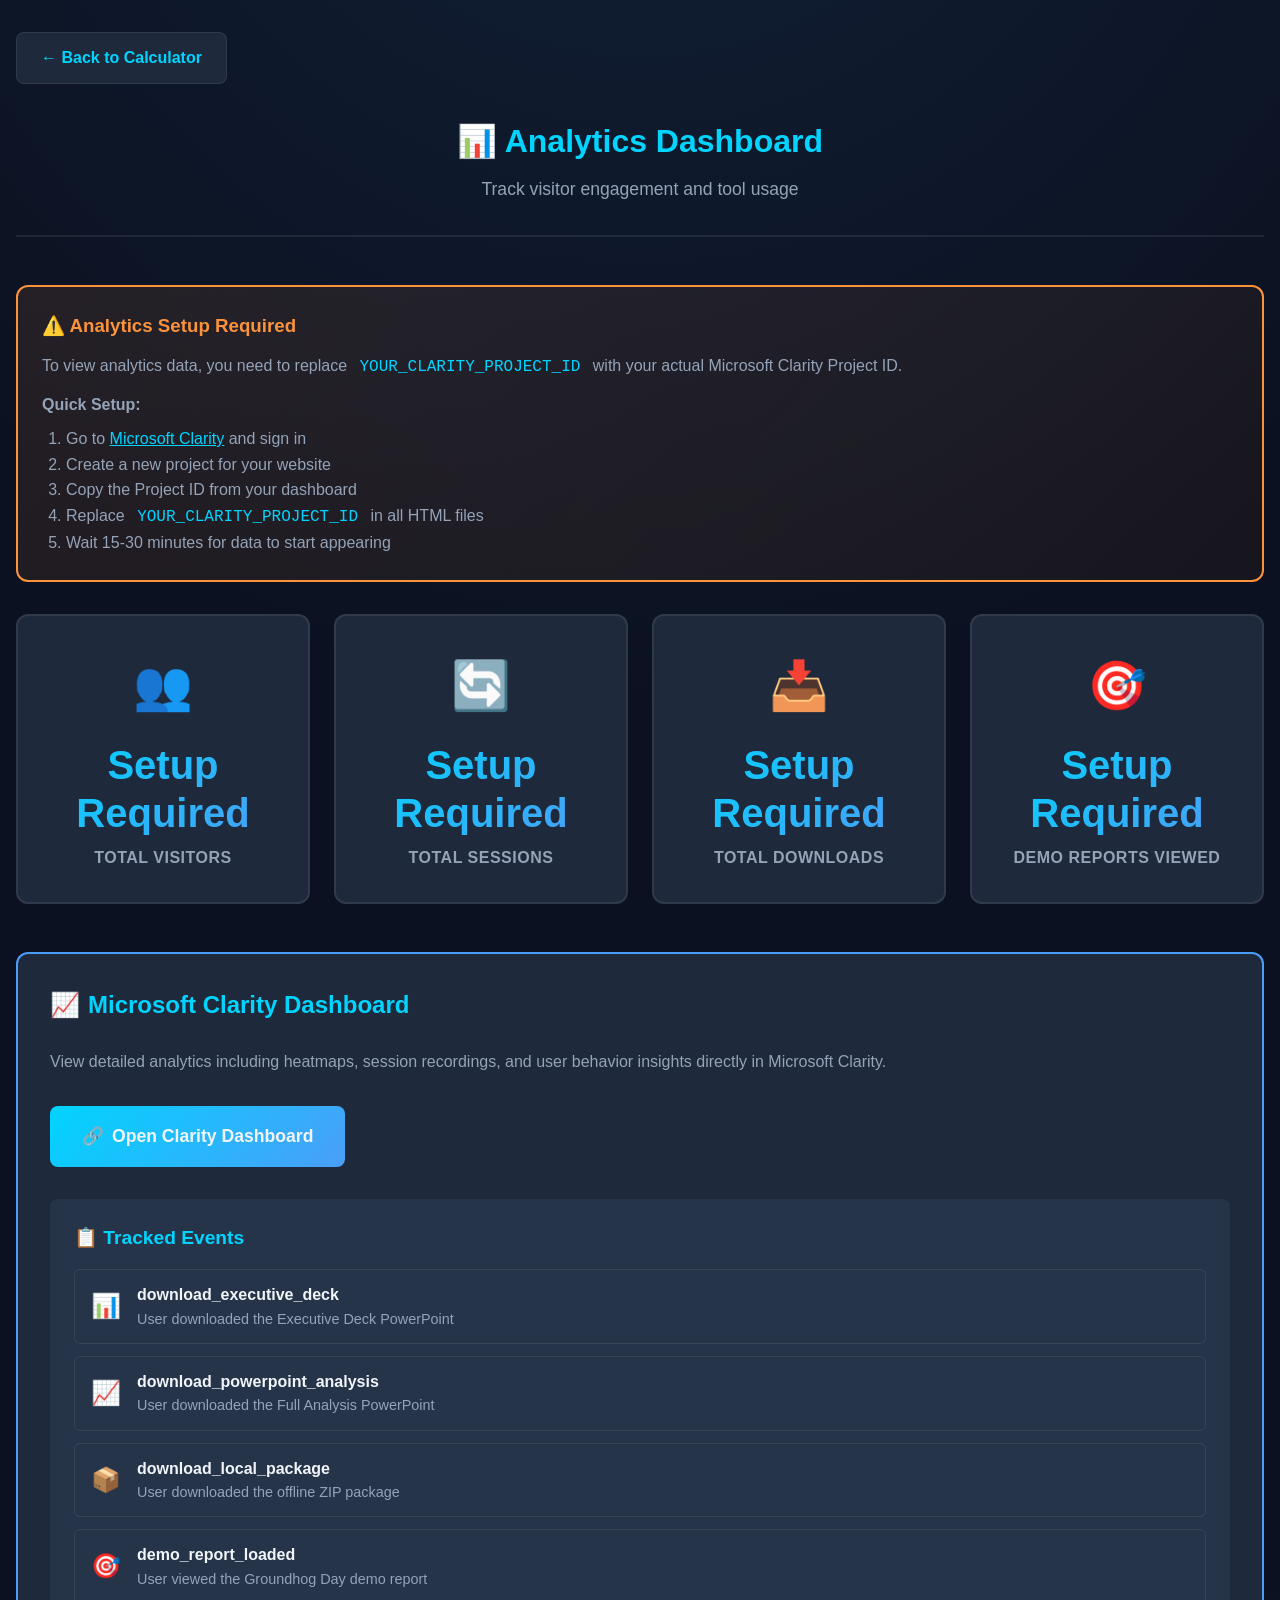
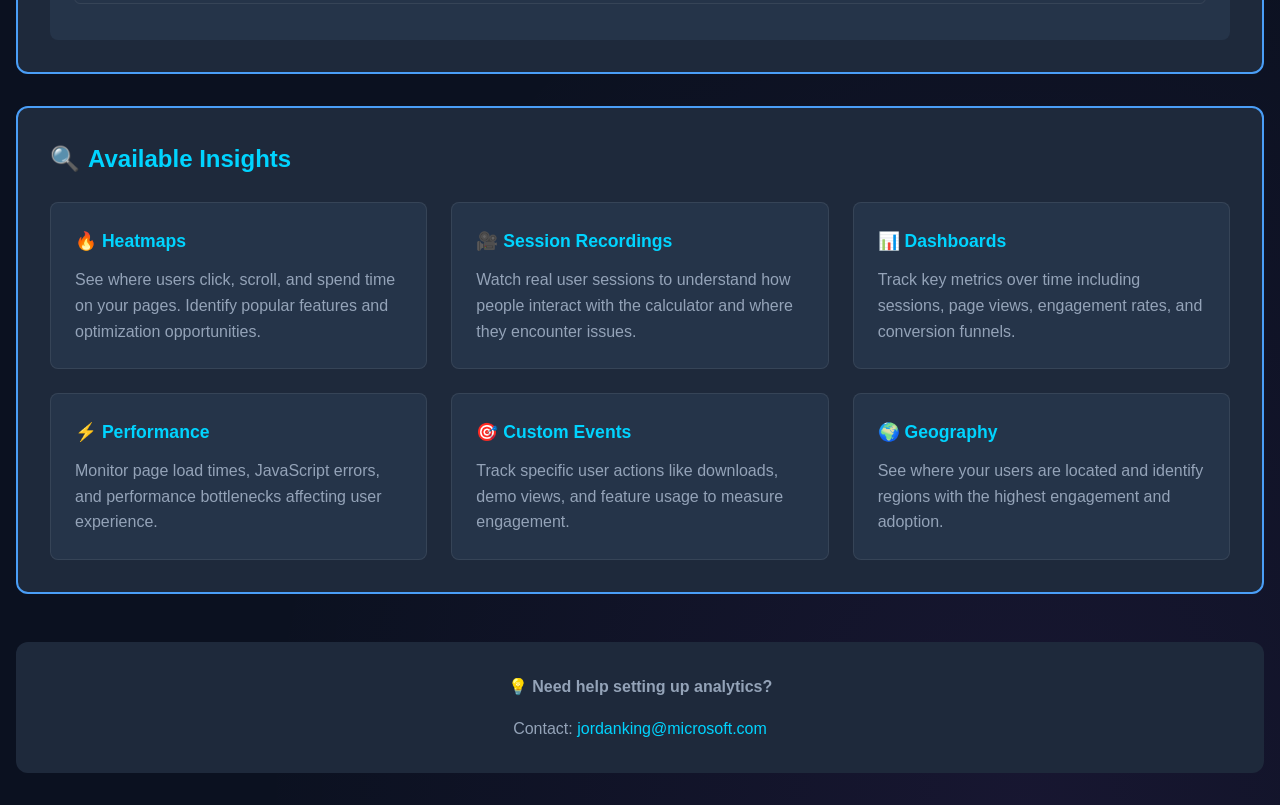
==== analytics.html @ 34ae9bb0 "Add analytics dashboard" ====
<!DOCTYPE html>
<html lang="en">
<head>
    <meta charset="UTF-8">
    <meta name="viewport" content="width=device-width, initial-scale=1.0">
    <title>Analytics Dashboard - M365 Copilot ROI Calculator</title>
    <link rel="stylesheet" href="styles.css">
    
    <!-- Microsoft Clarity Analytics -->
    <script type="text/javascript">
        (function(c,l,a,r,i,t,y){
            c[a]=c[a]||function(){(c[a].q=c[a].q||[]).push(arguments)};
            t=l.createElement(r);t.async=1;t.src="https://www.clarity.ms/tag/"+i;
            y=l.getElementsByTagName(r)[0];y.parentNode.insertBefore(t,y);
        })(window,document,"clarity","script","YOUR_CLARITY_PROJECT_ID");
    </script>
    <style>
        .analytics-container {
            max-width: 1400px;
            margin: 0 auto;
            padding: 2rem 1rem;
        }
        
        .analytics-header {
            text-align: center;
            margin-bottom: 3rem;
            padding-bottom: 2rem;
            border-bottom: 2px solid var(--border);
        }
        
        .analytics-header h1 {
            color: var(--copilot-cyan);
            margin-bottom: 0.5rem;
        }
        
        .analytics-header p {
            color: var(--gray);
            font-size: 1.1rem;
        }
        
        .metrics-grid {
            display: grid;
            grid-template-columns: repeat(auto-fit, minmax(280px, 1fr));
            gap: 1.5rem;
            margin-bottom: 3rem;
        }
        
        .metric-box {
            background: var(--surface);
            border: 2px solid var(--border);
            border-radius: 12px;
            padding: 2rem;
            text-align: center;
            transition: all 0.3s;
        }
        
        .metric-box:hover {
            border-color: var(--copilot-cyan);
            transform: translateY(-4px);
            box-shadow: 0 8px 24px rgba(0, 212, 255, 0.15);
        }
        
        .metric-icon {
            font-size: 3rem;
            margin-bottom: 1rem;
        }
        
        .metric-value {
            font-size: 2.5rem;
            font-weight: 700;
            color: var(--copilot-cyan);
            margin-bottom: 0.5rem;
        }
        
        .metric-label {
            color: var(--gray);
            font-size: 1rem;
            font-weight: 600;
        }
        
        .clarity-section {
            background: var(--surface);
            border: 2px solid var(--copilot-blue);
            border-radius: 12px;
            padding: 2rem;
            margin-bottom: 2rem;
        }
        
        .clarity-section h2 {
            color: var(--copilot-cyan);
            margin-bottom: 1.5rem;
            display: flex;
            align-items: center;
            gap: 0.5rem;
        }
        
        .clarity-link {
            display: inline-flex;
            align-items: center;
            gap: 0.5rem;
            padding: 1rem 2rem;
            background: linear-gradient(135deg, var(--copilot-cyan), var(--copilot-blue));
            color: var(--dark-bg);
            text-decoration: none;
            border-radius: 8px;
            font-weight: 700;
            font-size: 1.1rem;
            transition: all 0.3s;
            margin: 1rem 0;
        }
        
        .clarity-link:hover {
            transform: translateY(-2px);
            box-shadow: 0 8px 24px rgba(0, 212, 255, 0.3);
        }
        
        .events-list {
            background: var(--surface-raised, #253449);
            border-radius: 8px;
            padding: 1.5rem;
            margin-top: 1rem;
        }
        
        .events-list h3 {
            color: var(--copilot-cyan);
            margin-bottom: 1rem;
            font-size: 1.2rem;
        }
        
        .event-item {
            display: flex;
            align-items: center;
            gap: 1rem;
            padding: 0.75rem 1rem;
            background: var(--dark-bg);
            border: 1px solid var(--border);
            border-radius: 6px;
            margin-bottom: 0.75rem;
        }
        
        .event-icon {
            font-size: 1.5rem;
        }
        
        .event-name {
            flex: 1;
            font-weight: 600;
            color: var(--text-primary);
        }
        
        .event-desc {
            color: var(--gray);
            font-size: 0.9rem;
        }
        
        .setup-warning {
            background: linear-gradient(135deg, rgba(251, 146, 60, 0.1), rgba(249, 115, 22, 0.05));
            border: 2px solid #fb923c;
            border-radius: 12px;
            padding: 1.5rem;
            margin-bottom: 2rem;
        }
        
        .setup-warning h3 {
            color: #fb923c;
            margin-bottom: 0.75rem;
            display: flex;
            align-items: center;
            gap: 0.5rem;
        }
        
        .setup-warning p {
            color: var(--text-secondary);
            line-height: 1.6;
        }
        
        .setup-warning code {
            background: var(--dark-bg);
            padding: 0.25rem 0.5rem;
            border-radius: 4px;
            color: var(--copilot-cyan);
            font-family: 'Courier New', monospace;
        }
        
        .back-link {
            display: inline-flex;
            align-items: center;
            gap: 0.5rem;
            padding: 0.75rem 1.5rem;
            background: var(--surface);
            border: 1px solid var(--border);
            border-radius: 8px;
            color: var(--copilot-cyan);
            text-decoration: none;
            font-weight: 600;
            transition: all 0.2s;
            margin-bottom: 2rem;
        }
        
        .back-link:hover {
            background: var(--card-alt);
            transform: translateX(-4px);
        }
        
        .iframe-container {
            width: 100%;
            height: 800px;
            border: 2px solid var(--border);
            border-radius: 12px;
            overflow: hidden;
            margin-top: 1rem;
        }
        
        .iframe-container iframe {
            width: 100%;
            height: 100%;
            border: none;
        }
    </style>
</head>
<body>
    <div class="analytics-container">
        <a href="index.html" class="back-link">
            ← Back to Calculator
        </a>
        
        <div class="analytics-header">
            <h1>📊 Analytics Dashboard</h1>
            <p>Track visitor engagement and tool usage</p>
        </div>

        <!-- Setup Warning (if not configured) -->
        <div class="setup-warning" id="setupWarning">
            <h3>⚠️ Analytics Setup Required</h3>
            <p>
                To view analytics data, you need to replace <code>YOUR_CLARITY_PROJECT_ID</code> with your actual Microsoft Clarity Project ID.
            </p>
            <p style="margin-top: 0.75rem;">
                <strong>Quick Setup:</strong>
            </p>
            <ol style="margin-top: 0.5rem; padding-left: 1.5rem; color: var(--text-secondary);">
                <li>Go to <a href="https://clarity.microsoft.com" target="_blank" style="color: var(--copilot-cyan); text-decoration: underline;">Microsoft Clarity</a> and sign in</li>
                <li>Create a new project for your website</li>
                <li>Copy the Project ID from your dashboard</li>
                <li>Replace <code>YOUR_CLARITY_PROJECT_ID</code> in all HTML files</li>
                <li>Wait 15-30 minutes for data to start appearing</li>
            </ol>
        </div>

        <!-- Quick Stats -->
        <div class="metrics-grid">
            <div class="metric-box">
                <div class="metric-icon">👥</div>
                <div class="metric-value" id="totalVisitors">-</div>
                <div class="metric-label">Total Visitors</div>
            </div>
            
            <div class="metric-box">
                <div class="metric-icon">🔄</div>
                <div class="metric-value" id="totalSessions">-</div>
                <div class="metric-label">Total Sessions</div>
            </div>
            
            <div class="metric-box">
                <div class="metric-icon">📥</div>
                <div class="metric-value" id="totalDownloads">-</div>
                <div class="metric-label">Total Downloads</div>
            </div>
            
            <div class="metric-box">
                <div class="metric-icon">🎯</div>
                <div class="metric-value" id="demoViews">-</div>
                <div class="metric-label">Demo Reports Viewed</div>
            </div>
        </div>

        <!-- Microsoft Clarity Dashboard -->
        <div class="clarity-section">
            <h2>
                <span>📈</span>
                Microsoft Clarity Dashboard
            </h2>
            <p style="color: var(--gray); margin-bottom: 1rem;">
                View detailed analytics including heatmaps, session recordings, and user behavior insights directly in Microsoft Clarity.
            </p>
            <a href="https://clarity.microsoft.com" target="_blank" class="clarity-link">
                <span>🔗</span>
                Open Clarity Dashboard
            </a>
            
            <div class="events-list">
                <h3>📋 Tracked Events</h3>
                
                <div class="event-item">
                    <span class="event-icon">📊</span>
                    <div>
                        <div class="event-name">download_executive_deck</div>
                        <div class="event-desc">User downloaded the Executive Deck PowerPoint</div>
                    </div>
                </div>
                
                <div class="event-item">
                    <span class="event-icon">📈</span>
                    <div>
                        <div class="event-name">download_powerpoint_analysis</div>
                        <div class="event-desc">User downloaded the Full Analysis PowerPoint</div>
                    </div>
                </div>
                
                <div class="event-item">
                    <span class="event-icon">📦</span>
                    <div>
                        <div class="event-name">download_local_package</div>
                        <div class="event-desc">User downloaded the offline ZIP package</div>
                    </div>
                </div>
                
                <div class="event-item">
                    <span class="event-icon">🎯</span>
                    <div>
                        <div class="event-name">demo_report_loaded</div>
                        <div class="event-desc">User viewed the Groundhog Day demo report</div>
                    </div>
                </div>
            </div>
        </div>

        <!-- Clarity Features -->
        <div class="clarity-section">
            <h2>
                <span>🔍</span>
                Available Insights
            </h2>
            
            <div style="display: grid; grid-template-columns: repeat(auto-fit, minmax(300px, 1fr)); gap: 1.5rem; margin-top: 1.5rem;">
                <div style="background: var(--surface-raised, #253449); padding: 1.5rem; border-radius: 8px; border: 1px solid var(--border);">
                    <h3 style="color: var(--copilot-cyan); margin-bottom: 0.75rem; font-size: 1.1rem;">🔥 Heatmaps</h3>
                    <p style="color: var(--gray); line-height: 1.6;">
                        See where users click, scroll, and spend time on your pages. Identify popular features and optimization opportunities.
                    </p>
                </div>
                
                <div style="background: var(--surface-raised, #253449); padding: 1.5rem; border-radius: 8px; border: 1px solid var(--border);">
                    <h3 style="color: var(--copilot-cyan); margin-bottom: 0.75rem; font-size: 1.1rem;">🎥 Session Recordings</h3>
                    <p style="color: var(--gray); line-height: 1.6;">
                        Watch real user sessions to understand how people interact with the calculator and where they encounter issues.
                    </p>
                </div>
                
                <div style="background: var(--surface-raised, #253449); padding: 1.5rem; border-radius: 8px; border: 1px solid var(--border);">
                    <h3 style="color: var(--copilot-cyan); margin-bottom: 0.75rem; font-size: 1.1rem;">📊 Dashboards</h3>
                    <p style="color: var(--gray); line-height: 1.6;">
                        Track key metrics over time including sessions, page views, engagement rates, and conversion funnels.
                    </p>
                </div>
                
                <div style="background: var(--surface-raised, #253449); padding: 1.5rem; border-radius: 8px; border: 1px solid var(--border);">
                    <h3 style="color: var(--copilot-cyan); margin-bottom: 0.75rem; font-size: 1.1rem;">⚡ Performance</h3>
                    <p style="color: var(--gray); line-height: 1.6;">
                        Monitor page load times, JavaScript errors, and performance bottlenecks affecting user experience.
                    </p>
                </div>
                
                <div style="background: var(--surface-raised, #253449); padding: 1.5rem; border-radius: 8px; border: 1px solid var(--border);">
                    <h3 style="color: var(--copilot-cyan); margin-bottom: 0.75rem; font-size: 1.1rem;">🎯 Custom Events</h3>
                    <p style="color: var(--gray); line-height: 1.6;">
                        Track specific user actions like downloads, demo views, and feature usage to measure engagement.
                    </p>
                </div>
                
                <div style="background: var(--surface-raised, #253449); padding: 1.5rem; border-radius: 8px; border: 1px solid var(--border);">
                    <h3 style="color: var(--copilot-cyan); margin-bottom: 0.75rem; font-size: 1.1rem;">🌍 Geography</h3>
                    <p style="color: var(--gray); line-height: 1.6;">
                        See where your users are located and identify regions with the highest engagement and adoption.
                    </p>
                </div>
            </div>
        </div>

        <!-- Contact -->
        <div style="text-align: center; margin-top: 3rem; padding: 2rem; background: var(--surface); border-radius: 12px;">
            <p style="color: var(--gray); margin-bottom: 1rem;">
                💡 <strong>Need help setting up analytics?</strong>
            </p>
            <p style="color: var(--gray);">
                Contact: <a href="mailto:jordanking@microsoft.com" style="color: var(--copilot-cyan); text-decoration: none;">jordanking@microsoft.com</a>
            </p>
        </div>
    </div>

    <script>
        // Check if Clarity is configured
        const clarityId = "YOUR_CLARITY_PROJECT_ID";
        const setupWarning = document.getElementById('setupWarning');
        
        if (clarityId !== "YOUR_CLARITY_PROJECT_ID") {
            setupWarning.style.display = 'none';
        }
        
        // Note: Actual metrics would be pulled from Clarity API
        // For now, showing placeholder text
        // In production, you'd integrate with Clarity's API or use their embeddable widgets
        
        // Simulate loading message
        setTimeout(() => {
            if (clarityId === "YOUR_CLARITY_PROJECT_ID") {
                document.getElementById('totalVisitors').textContent = 'Setup Required';
                document.getElementById('totalSessions').textContent = 'Setup Required';
                document.getElementById('totalDownloads').textContent = 'Setup Required';
                document.getElementById('demoViews').textContent = 'Setup Required';
            } else {
                document.getElementById('totalVisitors').textContent = 'View in Clarity';
                document.getElementById('totalSessions').textContent = 'View in Clarity';
                document.getElementById('totalDownloads').textContent = 'View in Clarity';
                document.getElementById('demoViews').textContent = 'View in Clarity';
            }
        }, 500);
    </script>
</body>
</html>
---- styles.css ----
/* Microsoft Copilot Brand Colors - Dark Theme */
:root {
    --copilot-blue: #4A9EF7;
    --copilot-cyan: #00D4FF;
    --copilot-purple: #A855F7;
    --copilot-orange: #F59E0B;
    --dark-blue: #93C5FD;
    --light-blue: #50E6FF;
    --gray: #94A3B8;
    --light-gray: rgba(255, 255, 255, 0.06);
    --white: #0F172A;
    --green: #34D399;
    --red: #F87171;
    --shadow: rgba(0, 0, 0, 0.4);
    --surface: #1E293B;
    --surface-raised: #253449;
    --border: rgba(255, 255, 255, 0.08);
    --text-primary: #F1F5F9;
    --text-secondary: #94A3B8;
    --glow-blue: rgba(74, 158, 247, 0.15);
    --glow-purple: rgba(168, 85, 247, 0.15);
}

* {
    margin: 0;
    padding: 0;
    box-sizing: border-box;
}

body {
    font-family: 'Segoe UI', -apple-system, BlinkMacSystemFont, sans-serif;
    line-height: 1.6;
    color: var(--text-primary);
    background: #0B1120;
    background-image:
        radial-gradient(ellipse 80% 50% at 50% -20%, rgba(74, 158, 247, 0.12), transparent),
        radial-gradient(ellipse 60% 40% at 80% 100%, rgba(168, 85, 247, 0.08), transparent);
    min-height: 100vh;
}

.container {
    max-width: 1200px;
    margin: 0 auto;
    padding: 2rem;
}

/* Header */
header {
    margin-bottom: 1.5rem;
    padding: 2rem;
    background: var(--surface);
    border-radius: 16px;
    box-shadow: 0 4px 24px var(--shadow);
    border: 1px solid var(--border);
    backdrop-filter: blur(12px);
}

.header-content {
    display: flex;
    justify-content: space-between;
    align-items: center;
    gap: 2rem;
}

.header-content > div:first-child {
    flex: 1;
    text-align: center;
}

.header-actions {
    display: flex;
    gap: 0.75rem;
    flex-shrink: 0;
}

.action-btn {
    display: flex;
    flex-direction: column;
    align-items: center;
    gap: 0.25rem;
    padding: 0.75rem 1rem;
    background: transparent;
    border: 1px solid rgba(74, 158, 247, 0.3);
    border-radius: 10px;
    color: var(--copilot-blue);
    cursor: pointer;
    transition: all 0.3s ease;
    font-family: inherit;
    min-width: 80px;
}

.action-btn:hover {
    background: rgba(74, 158, 247, 0.15);
    color: var(--copilot-cyan);
    transform: translateY(-2px);
    box-shadow: 0 4px 20px rgba(74, 158, 247, 0.25);
    border-color: var(--copilot-blue);
}

.action-icon {
    font-size: 1.5rem;
}

.action-text {
    font-size: 0.8rem;
    font-weight: 600;
}

/* Navigation Buttons */
.nav-buttons {
    display: flex;
    gap: 1rem;
    justify-content: center;
    margin-bottom: 2rem;
    flex-wrap: wrap;
}

.nav-btn {
    display: flex;
    flex-direction: column;
    align-items: center;
    gap: 0.5rem;
    padding: 1rem 1.5rem;
    background: var(--surface);
    border: 1px solid var(--border);
    border-radius: 14px;
    text-decoration: none;
    color: var(--text-secondary);
    transition: all 0.3s ease;
    min-width: 160px;
    box-shadow: 0 2px 12px var(--shadow);
}

.nav-btn:hover {
    transform: translateY(-4px);
    box-shadow: 0 8px 24px rgba(74, 158, 247, 0.2);
    border-color: rgba(74, 158, 247, 0.4);
    color: var(--text-primary);
}

.nav-btn-active {
    background: linear-gradient(135deg, rgba(74, 158, 247, 0.2) 0%, rgba(168, 85, 247, 0.2) 100%);
    color: var(--text-primary);
    border-color: rgba(74, 158, 247, 0.4);
    box-shadow: 0 4px 20px rgba(74, 158, 247, 0.2);
}

.nav-btn-active:hover {
    transform: translateY(-4px);
    box-shadow: 0 8px 28px rgba(74, 158, 247, 0.3);
}

.nav-icon {
    font-size: 2rem;
}

.nav-text {
    font-weight: 600;
    font-size: 0.95rem;
    text-align: center;
}

@media (max-width: 640px) {
    .nav-buttons {
        flex-direction: column;
        align-items: stretch;
    }

    .nav-btn {
        min-width: unset;
    }
}

header h1 {
    font-size: 2.5rem;
    background: linear-gradient(135deg, var(--copilot-blue) 0%, var(--copilot-purple) 50%, var(--copilot-cyan) 100%);
    -webkit-background-clip: text;
    -webkit-text-fill-color: transparent;
    background-clip: text;
    margin-bottom: 0.5rem;
    font-weight: 700;
}

.subtitle {
    font-size: 1.2rem;
    color: var(--text-secondary);
}

/* Step Cards */
.instructions-section {
    background: var(--surface);
    border-radius: 16px;
    padding: 2rem;
    box-shadow: 0 4px 24px var(--shadow);
    border: 1px solid var(--border);
    margin-bottom: 2rem;
}

.instructions-section h2 {
    color: var(--copilot-blue);
    font-size: 2rem;
    margin-bottom: 2rem;
    text-align: center;
}

.step-card {
    display: flex;
    gap: 1.5rem;
    margin-bottom: 2rem;
    padding: 1.5rem;
    background: var(--surface-raised);
    border-radius: 12px;
    border-left: 4px solid var(--copilot-cyan);
}

.step-number {
    flex-shrink: 0;
    width: 48px;
    height: 48px;
    background: var(--copilot-blue);
    color: var(--white);
    border-radius: 50%;
    display: flex;
    align-items: center;
    justify-content: center;
    font-size: 1.5rem;
    font-weight: bold;
}

.step-content {
    flex: 1;
}

.step-content h3 {
    color: var(--copilot-cyan);
    margin-bottom: 0.75rem;
    font-size: 1.5rem;
}

.step-content p {
    margin-bottom: 1rem;
}

.step-content ol {
    margin-left: 1.5rem;
    margin-bottom: 1rem;
}

.step-content li {
    margin-bottom: 0.5rem;
}

/* Info Boxes */
.info-box {
    background: rgba(0, 212, 255, 0.05);
    padding: 1rem;
    border-radius: 8px;
    border-left: 3px solid var(--copilot-cyan);
    margin-top: 1rem;
}

.privacy-box {
    display: flex;
    gap: 1rem;
    align-items: flex-start;
    border-left-color: var(--green);
}

.privacy-box svg {
    flex-shrink: 0;
    color: var(--green);
    margin-top: 0.25rem;
}

.info-box strong {
    display: inline;
    color: var(--copilot-blue);
}

.info-box p {
    margin: 0;
    font-size: 0.95rem;
    line-height: 1.8;
}

.info-box small {
    font-size: 0.85rem;
    color: var(--gray);
}

/* Upload Area */
.upload-area {
    border: 2px dashed rgba(74, 158, 247, 0.4);
    border-radius: 12px;
    padding: 3rem;
    text-align: center;
    background: rgba(74, 158, 247, 0.05);
    transition: all 0.3s ease;
    cursor: pointer;
    margin: 1.5rem 0;
}

.upload-area:hover {
    border-color: var(--copilot-cyan);
    background: rgba(0, 212, 255, 0.08);
    box-shadow: 0 0 30px rgba(0, 212, 255, 0.1);
}

.upload-area.dragover {
    border-color: var(--copilot-orange);
    background: rgba(245, 158, 11, 0.08);
}

.upload-area svg {
    color: var(--copilot-blue);
    margin-bottom: 1rem;
}

.upload-area p {
    margin: 0.5rem 0;
    color: var(--gray);
}

/* Buttons */
.btn-primary, .btn-secondary {
    padding: 0.75rem 2rem;
    font-size: 1rem;
    font-weight: 600;
    border: none;
    border-radius: 6px;
    cursor: pointer;
    transition: all 0.3s ease;
    display: inline-block;
}

.btn-primary {
    background: linear-gradient(135deg, #4A9EF7, #A855F7);
    color: #fff;
}

.btn-primary:hover {
    background: linear-gradient(135deg, #60B0FF, #B96EFF);
    transform: translateY(-2px);
    box-shadow: 0 6px 20px rgba(74, 158, 247, 0.3);
}

.btn-secondary {
    background: var(--surface-raised);
    color: var(--text-primary);
    border: 1px solid var(--border);
}

.btn-secondary:hover {
    background: rgba(74, 158, 247, 0.15);
    color: var(--copilot-cyan);
}

/* Configuration Grid */
.config-grid {
    display: grid;
    grid-template-columns: repeat(auto-fit, minmax(280px, 1fr));
    gap: 1.5rem;
    margin-top: 1.5rem;
}

.config-item {
    display: flex;
    flex-direction: column;
}

.config-item label {
    font-weight: 600;
    color: var(--text-primary);
    margin-bottom: 0.5rem;
}

.config-item input, .config-item select {
    padding: 0.75rem;
    font-size: 1rem;
    border: 1px solid var(--border);
    border-radius: 8px;
    transition: all 0.3s ease;
    font-family: inherit;
    background-color: var(--surface-raised);
    color: var(--text-primary);
    width: 100%;
}

.config-item select {
    appearance: none;
    -webkit-appearance: none;
    -moz-appearance: none;
    background-image: url("data:image/svg+xml,%3Csvg xmlns='http://www.w3.org/2000/svg' width='12' height='12' viewBox='0 0 12 12'%3E%3Cpath fill='%23605E5C' d='M6 9L1 4h10z'/%3E%3C/svg%3E");
    background-repeat: no-repeat;
    background-position: right 0.75rem center;
    padding-right: 2.5rem;
    cursor: pointer;
}

.config-item input:focus, .config-item select:focus {
    outline: none;
    border-color: var(--copilot-blue);
}

.config-item small {
    margin-top: 0.25rem;
    font-size: 0.85rem;
    color: var(--gray);
}

/* Loading State */
#loadingState {
    text-align: center;
    padding: 3rem;
}

.loading-spinner {
    width: 64px;
    height: 64px;
    border: 6px solid var(--light-gray);
    border-top-color: var(--copilot-blue);
    border-radius: 50%;
    animation: spin 1s linear infinite;
    margin: 0 auto 1rem;
}

@keyframes spin {
    to { transform: rotate(360deg); }
}

/* Error State */
.error-box {
    background: rgba(248, 113, 113, 0.1);
    border: 1px solid rgba(248, 113, 113, 0.3);
    border-radius: 12px;
    padding: 2rem;
    text-align: center;
}

.error-box h3 {
    color: var(--red);
    margin-bottom: 1rem;
}

/* Results Page Styles */
.results-container {
    animation: fadeIn 0.5s ease;
}

@keyframes fadeIn {
    from { opacity: 0; transform: translateY(20px); }
    to { opacity: 1; transform: translateY(0); }
}

.metrics-grid {
    display: grid;
    grid-template-columns: repeat(auto-fit, minmax(240px, 1fr));
    gap: 1.5rem;
    margin-bottom: 2rem;
}

.metric-card {
    background: var(--surface);
    padding: 1.5rem;
    border-radius: 12px;
    box-shadow: 0 4px 20px var(--shadow);
    text-align: center;
    border: 1px solid var(--border);
    border-top: 3px solid var(--copilot-blue);
    transition: transform 0.3s ease, box-shadow 0.3s ease;
    container-type: inline-size;
    overflow: visible;
}

.metric-card:hover {
    transform: translateY(-4px);
    box-shadow: 0 8px 30px rgba(74, 158, 247, 0.15);
}

.metric-value {
    font-size: clamp(1.1rem, 12cqi, 2.5rem);
    font-weight: bold;
    background: linear-gradient(135deg, var(--copilot-cyan), var(--copilot-blue));
    -webkit-background-clip: text;
    -webkit-text-fill-color: transparent;
    background-clip: text;
    margin: 0.5rem 0;
    overflow-wrap: break-word;
    word-break: break-word;
    line-height: 1.2;
}

.metric-label {
    font-size: 0.95rem;
    color: var(--text-secondary);
    text-transform: uppercase;
    letter-spacing: 0.5px;
}

.metric-sublabel {
    font-size: 0.85rem;
    color: var(--text-secondary);
    margin-top: 0.5rem;
}

/* Metric Tooltips */
.metric-label-row {
    display: flex;
    align-items: center;
    justify-content: center;
    gap: 6px;
}

.info-tip {
    position: relative;
    display: inline-flex;
    cursor: help;
}

.info-tip .info-icon {
    width: 16px;
    height: 16px;
    border-radius: 50%;
    border: 1.5px solid var(--text-secondary);
    color: var(--text-secondary);
    font-size: 11px;
    font-weight: 600;
    display: flex;
    align-items: center;
    justify-content: center;
    transition: all 0.2s ease;
    flex-shrink: 0;
}

.info-tip:hover .info-icon {
    border-color: var(--copilot-blue);
    color: var(--copilot-blue);
}

.info-tip .tip-text {
    display: none;
}

#global-tooltip {
    position: fixed;
    z-index: 99999;
    background: var(--surface, #1E293B);
    color: var(--text-primary, #F1F5F9);
    padding: 12px 16px;
    border-radius: 10px;
    font-size: 0.82rem;
    line-height: 1.5;
    width: 260px;
    max-width: 90vw;
    text-align: left;
    text-transform: none;
    letter-spacing: normal;
    box-shadow: 0 8px 30px rgba(0, 0, 0, 0.4);
    border: 1px solid var(--border, rgba(255,255,255,0.08));
    pointer-events: none;
    opacity: 0;
    visibility: hidden;
    transition: opacity 0.15s ease, visibility 0.15s ease;
}

#global-tooltip.visible {
    opacity: 1;
    visibility: visible;
}

/* ROI Table */
.roi-table-container {
    background: var(--surface);
    padding: 2rem;
    border-radius: 16px;
    box-shadow: 0 4px 24px var(--shadow);
    border: 1px solid var(--border);
    margin-bottom: 2rem;
    overflow: visible;
}

.roi-table-container h2 {
    color: var(--copilot-blue);
    margin-bottom: 1.5rem;
    text-align: center;
}

table {
    width: 100%;
    border-collapse: collapse;
}

th {
    background: rgba(74, 158, 247, 0.12);
    color: var(--copilot-blue);
    padding: 1rem;
    text-align: left;
    font-weight: 600;
    border-bottom: 1px solid var(--border);
}

th.sortable {
    cursor: pointer;
    user-select: none;
    position: relative;
    transition: background 0.2s ease;
}

th.sortable:hover {
    background: rgba(74, 158, 247, 0.2);
}

th.sortable .sort-icon {
    font-size: 0.8em;
    margin-left: 0.25rem;
    color: var(--copilot-cyan);
}

th.sortable.sort-asc,
th.sortable.sort-desc {
    background: rgba(74, 158, 247, 0.2);
}

td {
    padding: 1rem;
    border-bottom: 1px solid var(--border);
    color: var(--text-primary);
}

tr:hover {
    background: rgba(74, 158, 247, 0.06);
}

.highlight-row {
    background: rgba(74, 158, 247, 0.1);
    font-weight: 600;
}

/* Leaderboard */
.leaderboard-container {
    background: var(--surface);
    padding: 2rem;
    border-radius: 16px;
    box-shadow: 0 4px 24px var(--shadow);
    border: 1px solid var(--border);
    margin-bottom: 2rem;
}

.leaderboard-container h2 {
    color: var(--copilot-blue);
    margin-bottom: 1.5rem;
}

/* Collapsible Sections */
.collapsible-section {
    background: var(--surface);
    border-radius: 16px;
    box-shadow: 0 4px 24px var(--shadow);
    border: 1px solid var(--border);
    margin-bottom: 2rem;
}

.section-toggle {
    display: flex;
    align-items: center;
    gap: 0.75rem;
    padding: 1.25rem 1.5rem;
    font-size: 1.25rem;
    font-weight: 700;
    color: var(--copilot-blue);
    cursor: pointer;
    list-style: none;
    user-select: none;
    transition: background 0.2s ease;
}

.section-toggle::-webkit-details-marker { display: none; }

.section-toggle:hover {
    background: rgba(74, 158, 247, 0.06);
}

.toggle-chevron {
    display: inline-block;
    transition: transform 0.25s ease;
    font-size: 1.1rem;
}

details.collapsible-section:not([open]) .toggle-chevron {
    transform: rotate(-90deg);
}

.section-body {
    padding: 0 1.5rem 1.5rem;
}

/* Remove double-boxing when roi-table-container / leaderboard-container is inside a collapsible */
.collapsible-section .roi-table-container,
.collapsible-section .leaderboard-container {
    box-shadow: none;
    border: none;
    padding: 0;
    margin: 0;
    border-radius: 0;
    background: transparent;
}

/* Adoption Journey Phase Cards */
.timeline-visual {
    display: grid;
    grid-template-columns: repeat(auto-fit, minmax(300px, 1fr));
    gap: 1.5rem;
    margin: 2rem 0;
}

.phase-card {
    background: var(--surface);
    border: 1px solid var(--border);
    border-radius: 16px;
    padding: 1.5rem;
    box-shadow: 0 4px 20px var(--shadow);
    transition: transform 0.3s ease, box-shadow 0.3s ease;
}

.phase-card:hover {
    transform: translateY(-4px);
    box-shadow: 0 8px 30px rgba(74, 158, 247, 0.15);
}

.phase-card.baseline {
    border-top: 3px solid var(--copilot-cyan);
}

.phase-card.growth {
    border-top: 3px solid var(--copilot-orange);
}

.phase-card.maturity {
    border-top: 3px solid var(--green);
}

.phase-header {
    margin-bottom: 1.5rem;
    text-align: center;
}

.phase-badge {
    font-size: 0.85rem;
    font-weight: 700;
    letter-spacing: 1px;
    text-transform: uppercase;
    margin-bottom: 0.5rem;
    color: #0F172A;
}

.phase-card.baseline .phase-badge {
    color: #0F172A;
}

.phase-card.growth .phase-badge {
    color: #0F172A;
}

.phase-card.maturity .phase-badge {
    color: #0F172A;
}

.phase-timeframe {
    font-size: 0.85rem;
    color: var(--text-secondary);
}

.phase-metrics {
    display: flex;
    flex-direction: column;
    gap: 1rem;
}

.phase-metrics .metric-row {
    display: flex;
    flex-direction: column;
    gap: 0.25rem;
    padding: 0.75rem 0;
    border-bottom: 1px solid rgba(255, 255, 255, 0.05);
}

.phase-metrics .metric-row:last-child {
    border-bottom: none;
}

.phase-metrics .metric-label {
    font-size: 0.75rem;
    color: var(--text-secondary);
    text-transform: uppercase;
    letter-spacing: 0.5px;
    font-weight: 600;
}

.phase-metrics .metric-value {
    font-size: 1.5rem;
    font-weight: 700;
    background: linear-gradient(135deg, var(--copilot-cyan), var(--copilot-blue));
    -webkit-background-clip: text;
    -webkit-text-fill-color: transparent;
    background-clip: text;
    line-height: 1.2;
}

/* All print styles consolidated below */

/* Glossary */
.glossary-table td:first-child {
    white-space: nowrap;
    width: 1%;
    color: var(--copilot-cyan);
    vertical-align: top;
    padding-right: 1.5rem;
}

.glossary-table td {
    padding: 0.75rem 1rem;
    font-size: 0.92rem;
    line-height: 1.6;
}

/* Footer */
footer {
    text-align: center;
    padding: 2rem;
    color: var(--text-secondary);
}

footer a {
    color: var(--copilot-cyan);
    text-decoration: none;
    font-weight: 600;
}

footer a:hover {
    text-decoration: underline;
}

/* Toggle Switch */
.toggle-switch {
    position: relative;
    display: inline-block;
    width: 60px;
    height: 34px;
}

.toggle-switch input {
    opacity: 0;
    width: 0;
    height: 0;
}

.toggle-slider {
    position: absolute;
    cursor: pointer;
    top: 0;
    left: 0;
    right: 0;
    bottom: 0;
    background-color: var(--copilot-blue);
    transition: 0.4s;
    border-radius: 34px;
}

.toggle-slider:before {
    position: absolute;
    content: "";
    height: 26px;
    width: 26px;
    left: 4px;
    bottom: 4px;
    background-color: white;
    transition: 0.4s;
    border-radius: 50%;
}

input:checked + .toggle-slider {
    background-color: var(--copilot-orange);
}

input:checked + .toggle-slider:before {
    transform: translateX(26px);
}

.toggle-slider:hover {
    box-shadow: 0 0 8px rgba(0, 120, 212, 0.4);
}

input:checked + .toggle-slider:hover {
    box-shadow: 0 0 8px rgba(255, 140, 0, 0.4);
}

/* Time-Period Toggle Buttons */
.time-toggle-btn {
    padding: 0.4rem 0.9rem;
    border: 1px solid var(--border);
    border-radius: 6px;
    background: var(--surface);
    color: var(--text-secondary);
    font-size: 0.82rem;
    font-weight: 500;
    cursor: pointer;
    transition: all 0.2s ease;
}
.time-toggle-btn:hover {
    border-color: var(--copilot-cyan);
    color: var(--copilot-cyan);
}
.time-toggle-btn.active {
    background: linear-gradient(135deg, var(--copilot-blue), var(--copilot-cyan));
    color: #0F172A;
    border-color: transparent;
    font-weight: 700;
}

/* Responsive Design */
/* Consolidated Print Styles */
@media print {
    details.collapsible-section:not([open]) .section-body {
        display: none !important;
    }
    .section-toggle {
        page-break-after: avoid;
    }
    .toggle-chevron {
        display: none;
    }

    .nav-buttons,
    .header-actions,
    .action-btn,
    button,
    .opp-slider-row,
    .toggle-switch,
    .opp-toggle-row,
    input[type="range"] {
        display: none !important;
    }

    .page-break {
        page-break-before: always;
    }

    .phase-card,
    .month-card,
    .insight-card,
    .scenario-card,
    img,
    .timeline-visual,
    .month-grid {
        page-break-inside: avoid;
    }

    header {
        page-break-after: avoid;
    }
}

@media (max-width: 768px) {
    .container {
        padding: 1rem;
    }

    header h1 {
        font-size: 1.8rem;
    }

    .header-content {
        flex-direction: column;
        text-align: center;
    }

    .header-actions {
        justify-content: center;
    }

    .step-card {
        flex-direction: column;
    }

    .config-grid {
        grid-template-columns: 1fr;
    }

    .metrics-grid {
        grid-template-columns: 1fr;
    }
}
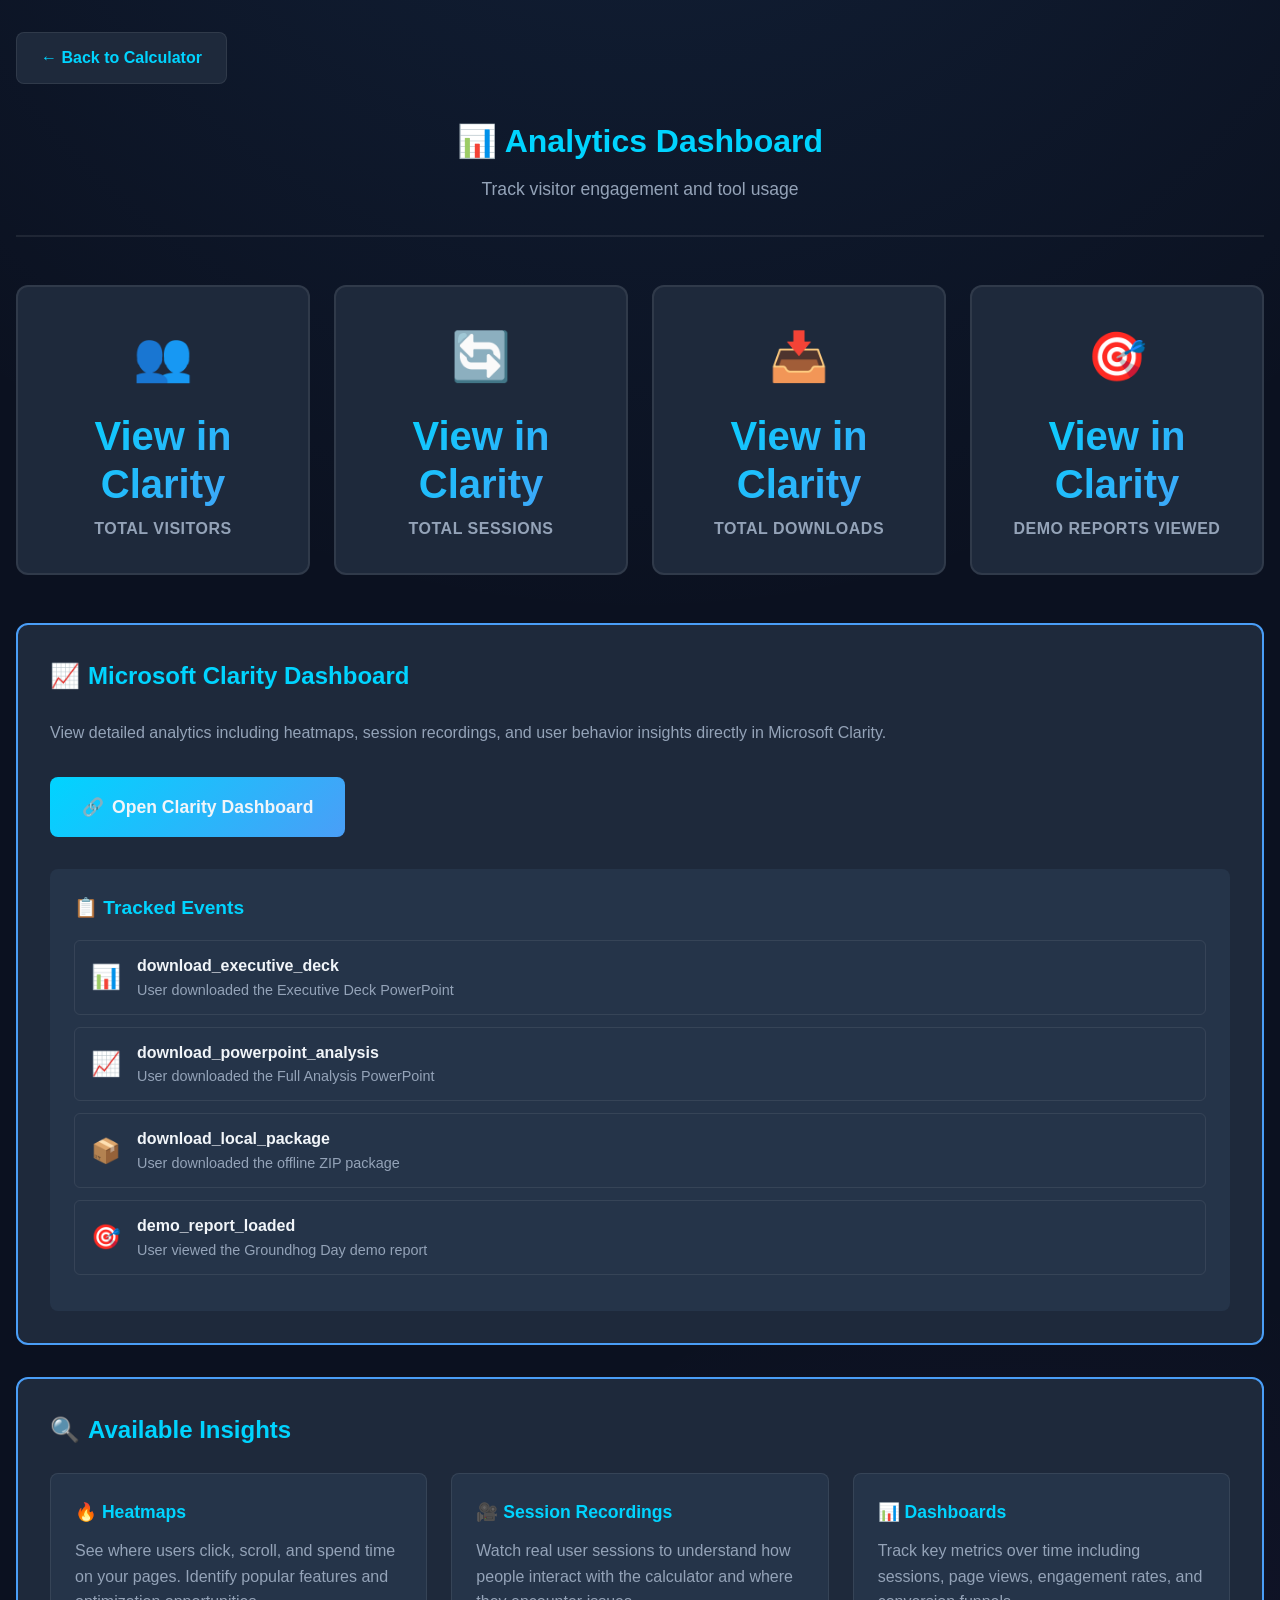
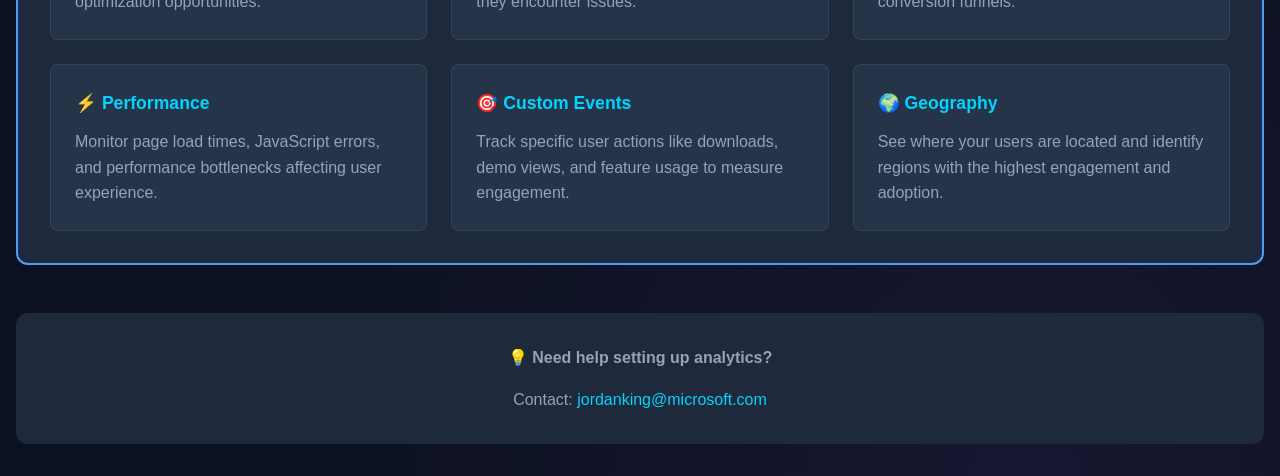
==== commit 4d4cc889: "Configure Clarity analytics" ====
--- a/analytics.html
+++ b/analytics.html
@@ -12,7 +12,7 @@
             c[a]=c[a]||function(){(c[a].q=c[a].q||[]).push(arguments)};
             t=l.createElement(r);t.async=1;t.src="https://www.clarity.ms/tag/"+i;
             y=l.getElementsByTagName(r)[0];y.parentNode.insertBefore(t,y);
-        })(window,document,"clarity","script","YOUR_CLARITY_PROJECT_ID");
+        })(window,document,"clarity","script","wt5uwqabv0");
     </script>
     <style>
         .analytics-container {
@@ -390,7 +390,7 @@
 
     <script>
         // Check if Clarity is configured
-        const clarityId = "YOUR_CLARITY_PROJECT_ID";
+        const clarityId = "wt5uwqabv0";
         const setupWarning = document.getElementById('setupWarning');
         
         if (clarityId !== "YOUR_CLARITY_PROJECT_ID") {
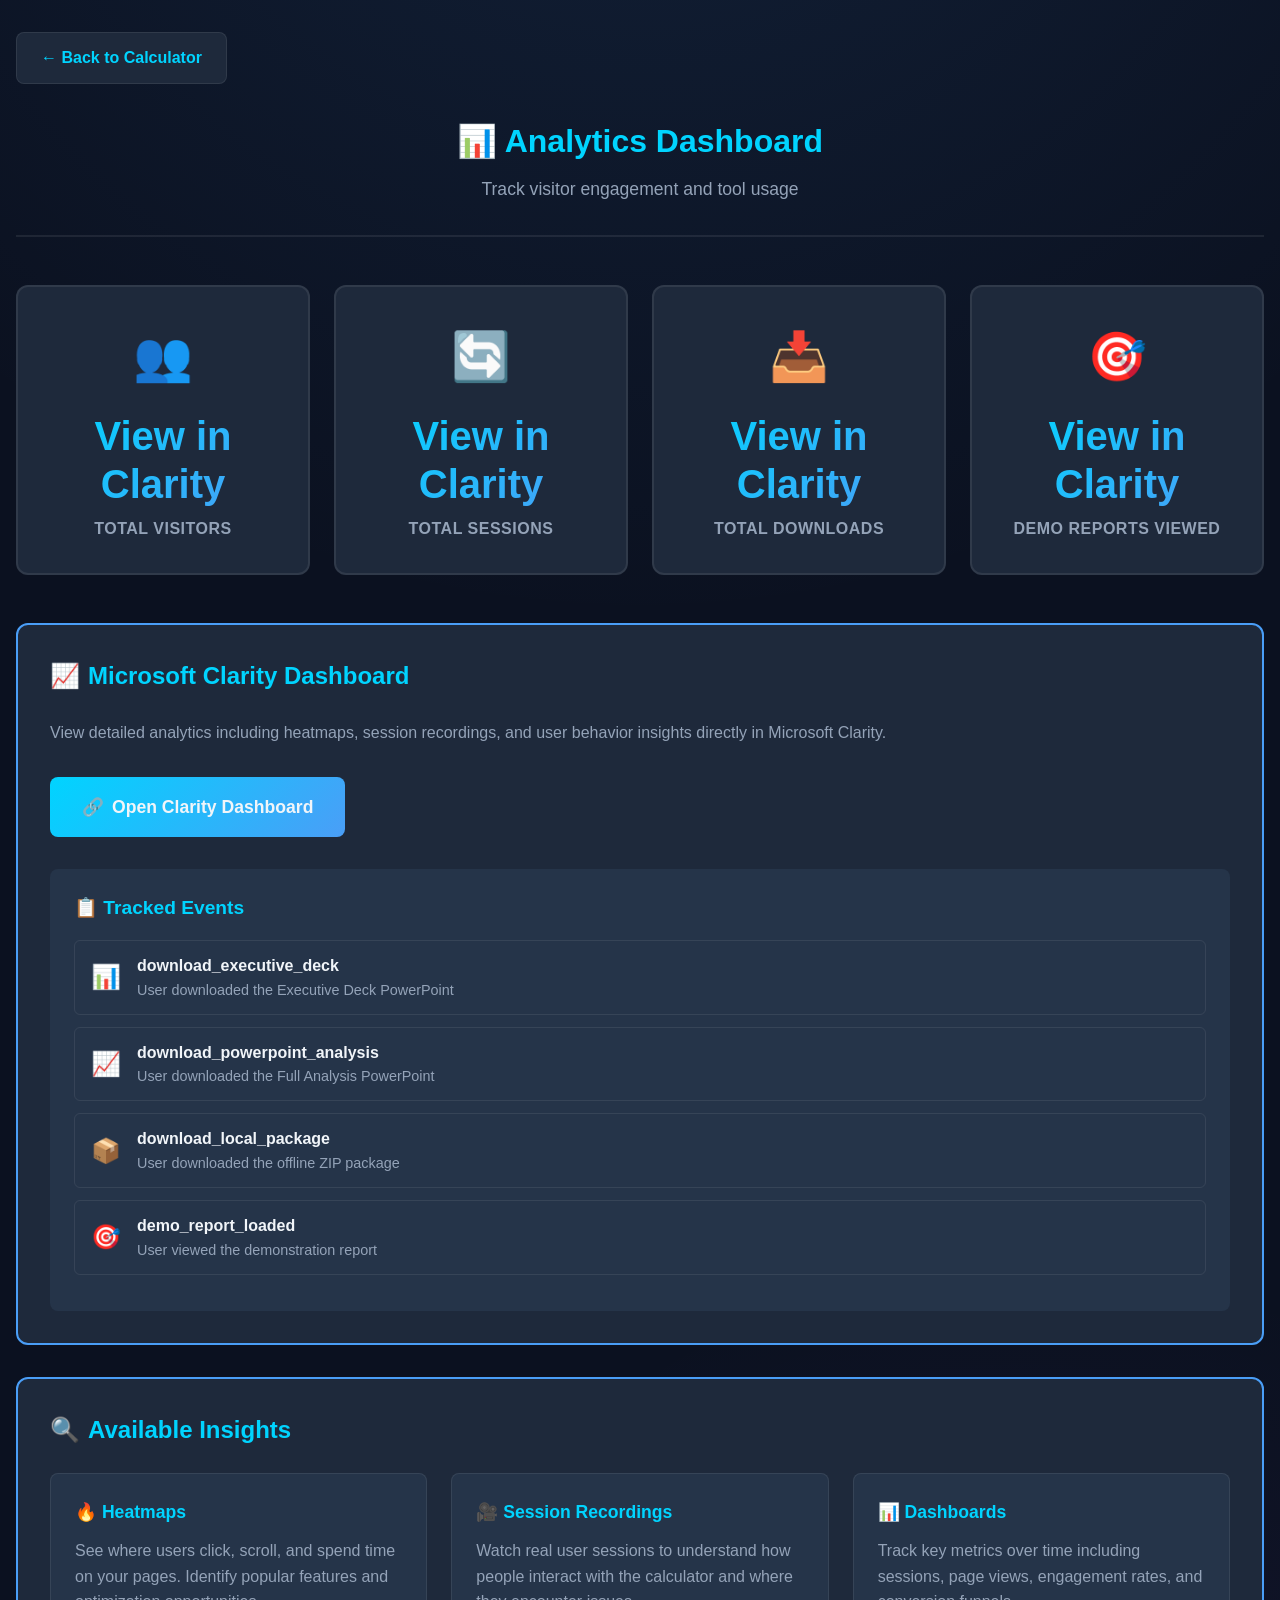
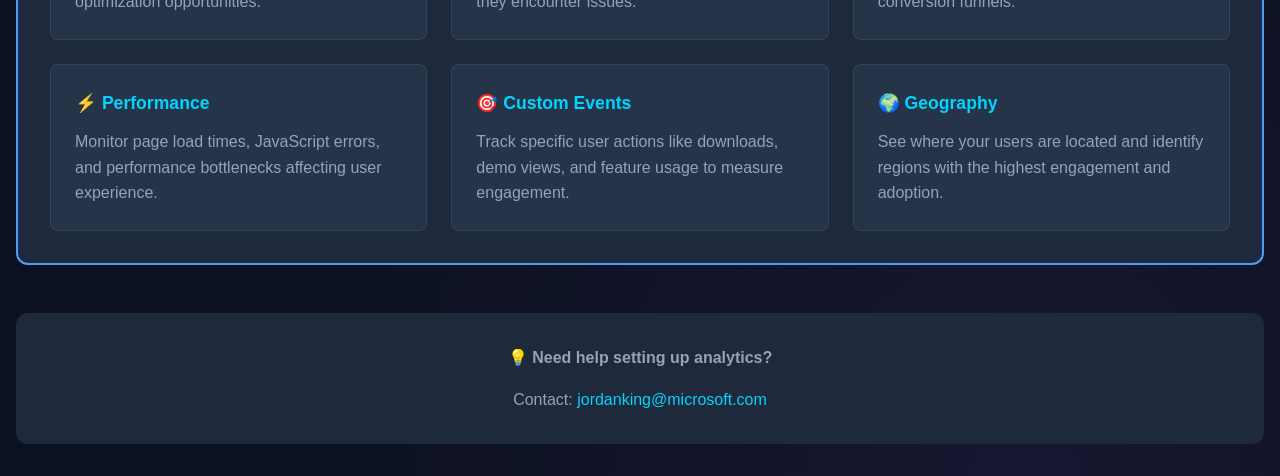
==== commit 41fc1bb2: "Sync staging from production baseline before Viva Insights ingestion work" ====
--- a/analytics.html
+++ b/analytics.html
@@ -319,7 +319,7 @@
                     <span class="event-icon">🎯</span>
                     <div>
                         <div class="event-name">demo_report_loaded</div>
-                        <div class="event-desc">User viewed the Groundhog Day demo report</div>
+                        <div class="event-desc">User viewed the demonstration report</div>
                     </div>
                 </div>
             </div>
@@ -397,9 +397,8 @@
             setupWarning.style.display = 'none';
         }
         
-        // Note: Actual metrics would be pulled from Clarity API
-        // For now, showing placeholder text
-        // In production, you'd integrate with Clarity's API or use their embeddable widgets
+        // Metrics are populated by Microsoft Clarity directly via its dashboard widgets.
+        // The text below acts as a placeholder until Clarity API integration is enabled.
         
         // Simulate loading message
         setTimeout(() => {
--- a/styles.css
+++ b/styles.css
@@ -538,34 +538,33 @@
 }
 
 .info-tip .tip-text {
-    display: none;
-}
-
-#global-tooltip {
+    visibility: hidden;
+    opacity: 0;
     position: fixed;
-    z-index: 99999;
-    background: var(--surface, #1E293B);
-    color: var(--text-primary, #F1F5F9);
+    z-index: 9999;
+    background: var(--surface);
+    color: var(--text-primary);
     padding: 12px 16px;
     border-radius: 10px;
     font-size: 0.82rem;
     line-height: 1.5;
     width: 260px;
-    max-width: 90vw;
     text-align: left;
     text-transform: none;
     letter-spacing: normal;
-    box-shadow: 0 8px 30px rgba(0, 0, 0, 0.4);
-    border: 1px solid var(--border, rgba(255,255,255,0.08));
+    box-shadow: 0 8px 30px rgba(0, 0, 0, 0.3);
+    border: 1px solid var(--border);
+    transition: opacity 0.2s ease, visibility 0.2s ease;
     pointer-events: none;
-    opacity: 0;
-    visibility: hidden;
-    transition: opacity 0.15s ease, visibility 0.15s ease;
-}
-
-#global-tooltip.visible {
+}
+
+.info-tip .tip-text::after {
+    display: none;
+}
+
+.info-tip:hover .tip-text {
+    visibility: visible;
     opacity: 1;
-    visibility: visible;
 }
 
 /* ROI Table */
@@ -705,107 +704,6 @@
     background: transparent;
 }
 
-/* Adoption Journey Phase Cards */
-.timeline-visual {
-    display: grid;
-    grid-template-columns: repeat(auto-fit, minmax(300px, 1fr));
-    gap: 1.5rem;
-    margin: 2rem 0;
-}
-
-.phase-card {
-    background: var(--surface);
-    border: 1px solid var(--border);
-    border-radius: 16px;
-    padding: 1.5rem;
-    box-shadow: 0 4px 20px var(--shadow);
-    transition: transform 0.3s ease, box-shadow 0.3s ease;
-}
-
-.phase-card:hover {
-    transform: translateY(-4px);
-    box-shadow: 0 8px 30px rgba(74, 158, 247, 0.15);
-}
-
-.phase-card.baseline {
-    border-top: 3px solid var(--copilot-cyan);
-}
-
-.phase-card.growth {
-    border-top: 3px solid var(--copilot-orange);
-}
-
-.phase-card.maturity {
-    border-top: 3px solid var(--green);
-}
-
-.phase-header {
-    margin-bottom: 1.5rem;
-    text-align: center;
-}
-
-.phase-badge {
-    font-size: 0.85rem;
-    font-weight: 700;
-    letter-spacing: 1px;
-    text-transform: uppercase;
-    margin-bottom: 0.5rem;
-    color: #0F172A;
-}
-
-.phase-card.baseline .phase-badge {
-    color: #0F172A;
-}
-
-.phase-card.growth .phase-badge {
-    color: #0F172A;
-}
-
-.phase-card.maturity .phase-badge {
-    color: #0F172A;
-}
-
-.phase-timeframe {
-    font-size: 0.85rem;
-    color: var(--text-secondary);
-}
-
-.phase-metrics {
-    display: flex;
-    flex-direction: column;
-    gap: 1rem;
-}
-
-.phase-metrics .metric-row {
-    display: flex;
-    flex-direction: column;
-    gap: 0.25rem;
-    padding: 0.75rem 0;
-    border-bottom: 1px solid rgba(255, 255, 255, 0.05);
-}
-
-.phase-metrics .metric-row:last-child {
-    border-bottom: none;
-}
-
-.phase-metrics .metric-label {
-    font-size: 0.75rem;
-    color: var(--text-secondary);
-    text-transform: uppercase;
-    letter-spacing: 0.5px;
-    font-weight: 600;
-}
-
-.phase-metrics .metric-value {
-    font-size: 1.5rem;
-    font-weight: 700;
-    background: linear-gradient(135deg, var(--copilot-cyan), var(--copilot-blue));
-    -webkit-background-clip: text;
-    -webkit-text-fill-color: transparent;
-    background-clip: text;
-    line-height: 1.2;
-}
-
 /* All print styles consolidated below */
 
 /* Glossary */
@@ -894,29 +792,6 @@
     box-shadow: 0 0 8px rgba(255, 140, 0, 0.4);
 }
 
-/* Time-Period Toggle Buttons */
-.time-toggle-btn {
-    padding: 0.4rem 0.9rem;
-    border: 1px solid var(--border);
-    border-radius: 6px;
-    background: var(--surface);
-    color: var(--text-secondary);
-    font-size: 0.82rem;
-    font-weight: 500;
-    cursor: pointer;
-    transition: all 0.2s ease;
-}
-.time-toggle-btn:hover {
-    border-color: var(--copilot-cyan);
-    color: var(--copilot-cyan);
-}
-.time-toggle-btn.active {
-    background: linear-gradient(135deg, var(--copilot-blue), var(--copilot-cyan));
-    color: #0F172A;
-    border-color: transparent;
-    font-weight: 700;
-}
-
 /* Responsive Design */
 /* Consolidated Print Styles */
 @media print {
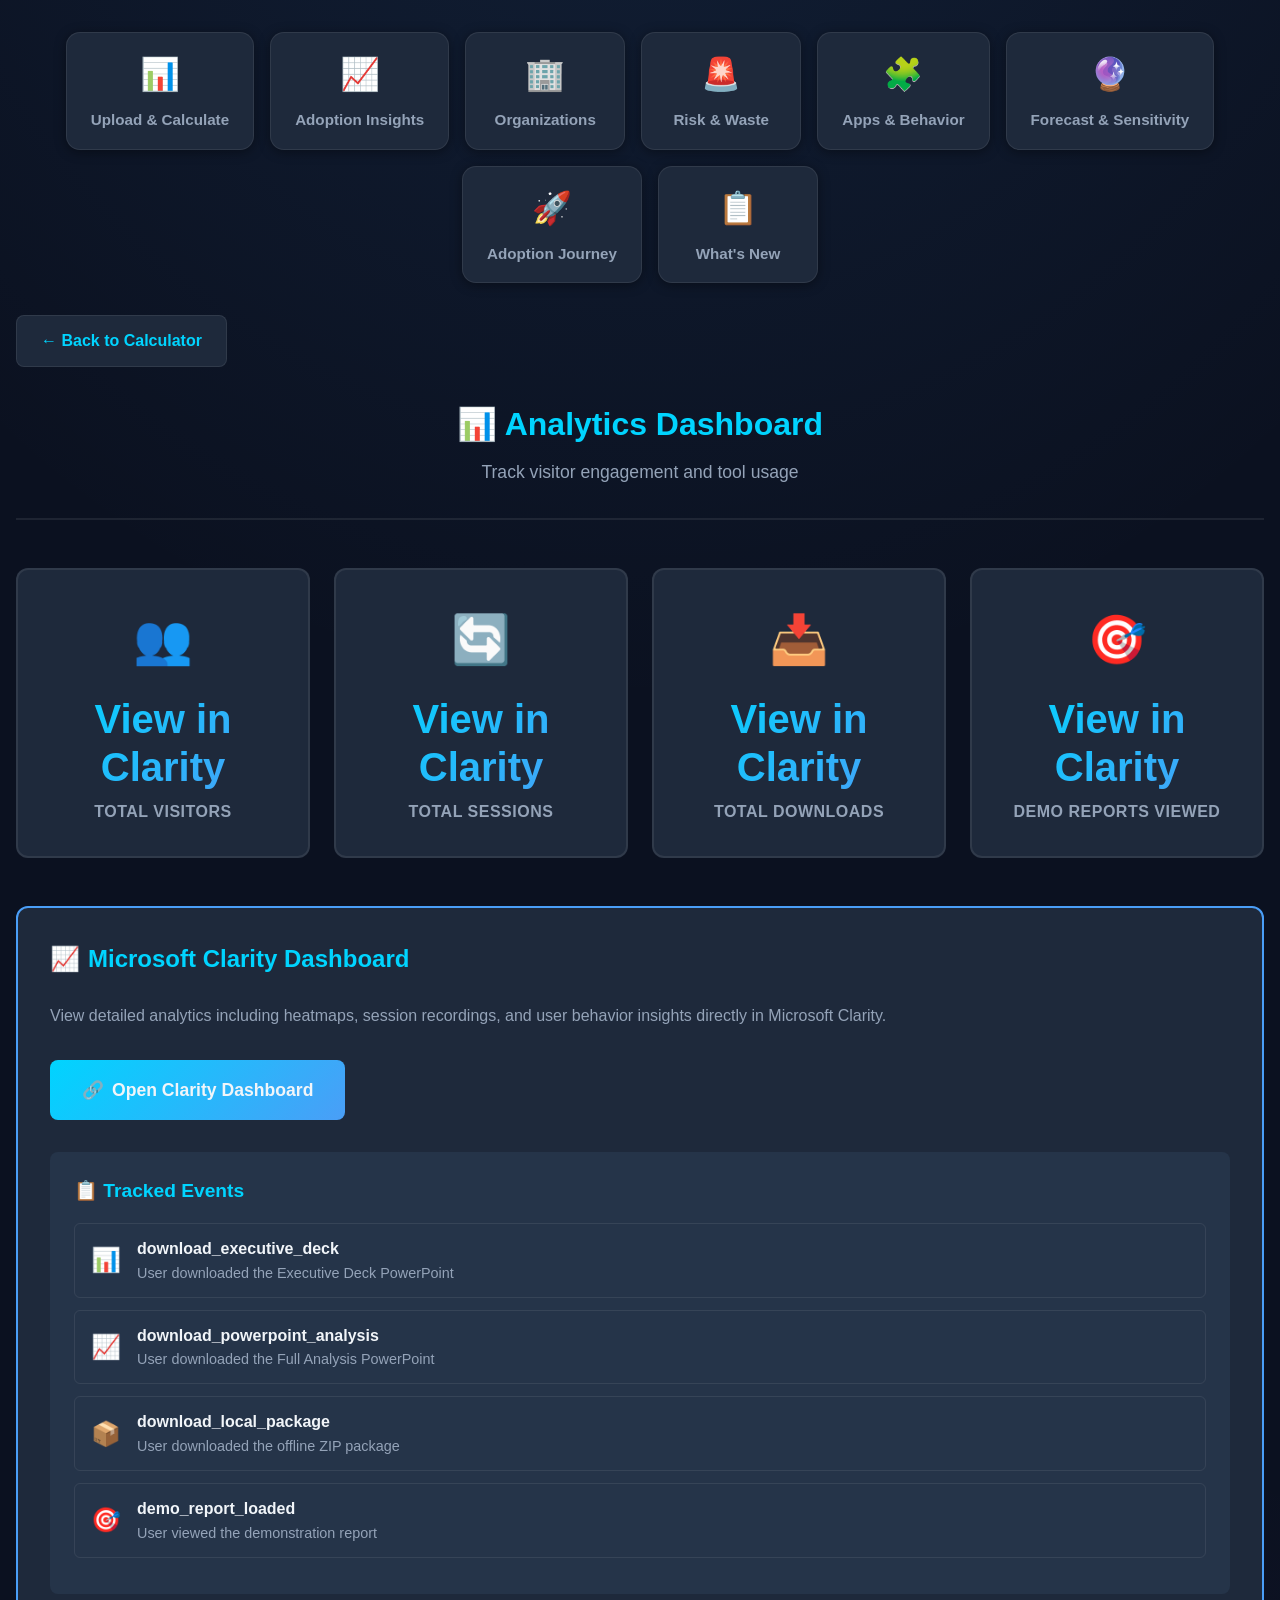
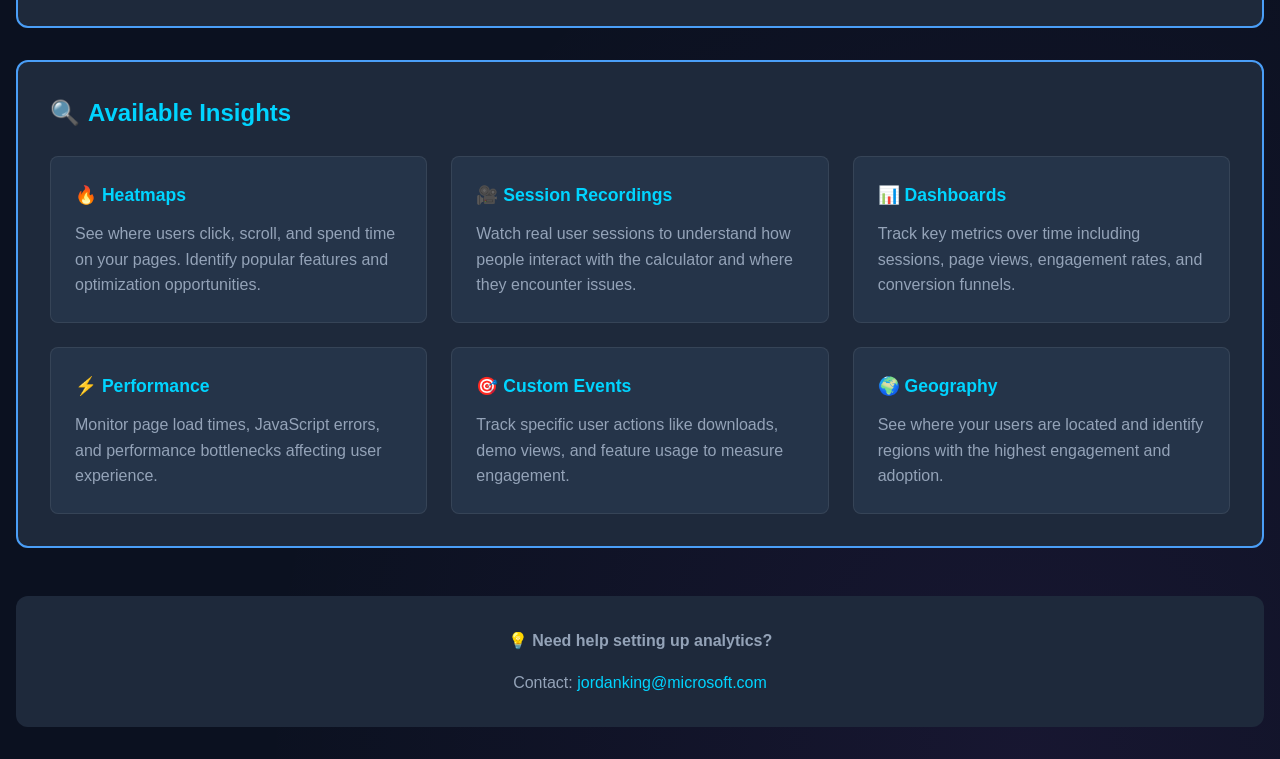
==== commit 99cfc7a5: "feat: tooltips with math callouts on every analytics card, +15 glossary terms, Analytics-Hub footer " ====
--- a/analytics.html
+++ b/analytics.html
@@ -220,6 +220,7 @@
 </head>
 <body>
     <div class="analytics-container">
+        <nav class="nav-buttons" id="nav"></nav>
         <a href="index.html" class="back-link">
             ← Back to Calculator
         </a>
@@ -415,5 +416,14 @@
             }
         }, 500);
     </script>
+    <script src="insights-shared.js?v=2"></script>
+    <script>
+        (function(){
+            const nav = document.getElementById('nav');
+            if (nav && window.InsightsShared) {
+                nav.outerHTML = window.InsightsShared.renderNav('analytics.html');
+            }
+        })();
+    </script>
 </body>
 </html>
--- a/styles.css
+++ b/styles.css
@@ -721,6 +721,78 @@
     line-height: 1.6;
 }
 
+/* Tooltip glyph + hover bubble (CSS-only, native title attr supplies the text).
+   Sits next to a card title or KPI label. Renders the encircled "i" character. */
+.cri-tip {
+    display: inline-block;
+    margin-left: 0.4rem;
+    cursor: help;
+    color: var(--text-secondary, #94A3B8);
+    font-size: 0.9em;
+    line-height: 1;
+    border-radius: 50%;
+    transition: color 0.15s ease, transform 0.15s ease;
+}
+.cri-tip:hover,
+.cri-tip:focus {
+    color: var(--copilot-cyan, #00D4FF);
+    outline: none;
+    transform: scale(1.15);
+}
+
+/* Math callout: appears under a card body to explain how the number above was computed. */
+.cri-math {
+    margin-top: 1rem;
+    padding: 0.75rem 1rem;
+    background: rgba(0, 212, 255, 0.06);
+    border-left: 3px solid var(--copilot-cyan, #00D4FF);
+    border-radius: 6px;
+    font-size: 0.85rem;
+    color: var(--text-secondary, #94A3B8);
+}
+.cri-math-label {
+    font-weight: 700;
+    color: var(--copilot-cyan, #00D4FF);
+    text-transform: uppercase;
+    letter-spacing: 0.05em;
+    font-size: 0.72rem;
+    margin-bottom: 0.35rem;
+}
+.cri-math-formula {
+    display: block;
+    font-family: "Cascadia Mono", "Consolas", "Menlo", monospace;
+    font-size: 0.85rem;
+    color: var(--text-primary, #F1F5F9);
+    background: transparent;
+    padding: 0;
+    white-space: pre-wrap;
+    word-break: break-word;
+}
+.cri-math-note {
+    margin-top: 0.4rem;
+    font-size: 0.78rem;
+    color: var(--text-secondary, #94A3B8);
+    line-height: 1.5;
+}
+
+/* Shared cross-page footer (rendered by InsightsShared.renderFooter()) */
+.cri-footer {
+    text-align: center;
+    padding: 2rem 1rem 3rem;
+    color: var(--text-secondary, #94A3B8);
+}
+.cri-footer p {
+    margin: 0.35rem 0;
+    font-size: 0.85rem;
+}
+.cri-footer-links a {
+    color: var(--copilot-cyan, #00D4FF);
+    text-decoration: none;
+    font-weight: 600;
+    margin: 0 0.15rem;
+}
+.cri-footer-links a:hover { text-decoration: underline; }
+
 /* Footer */
 footer {
     text-align: center;
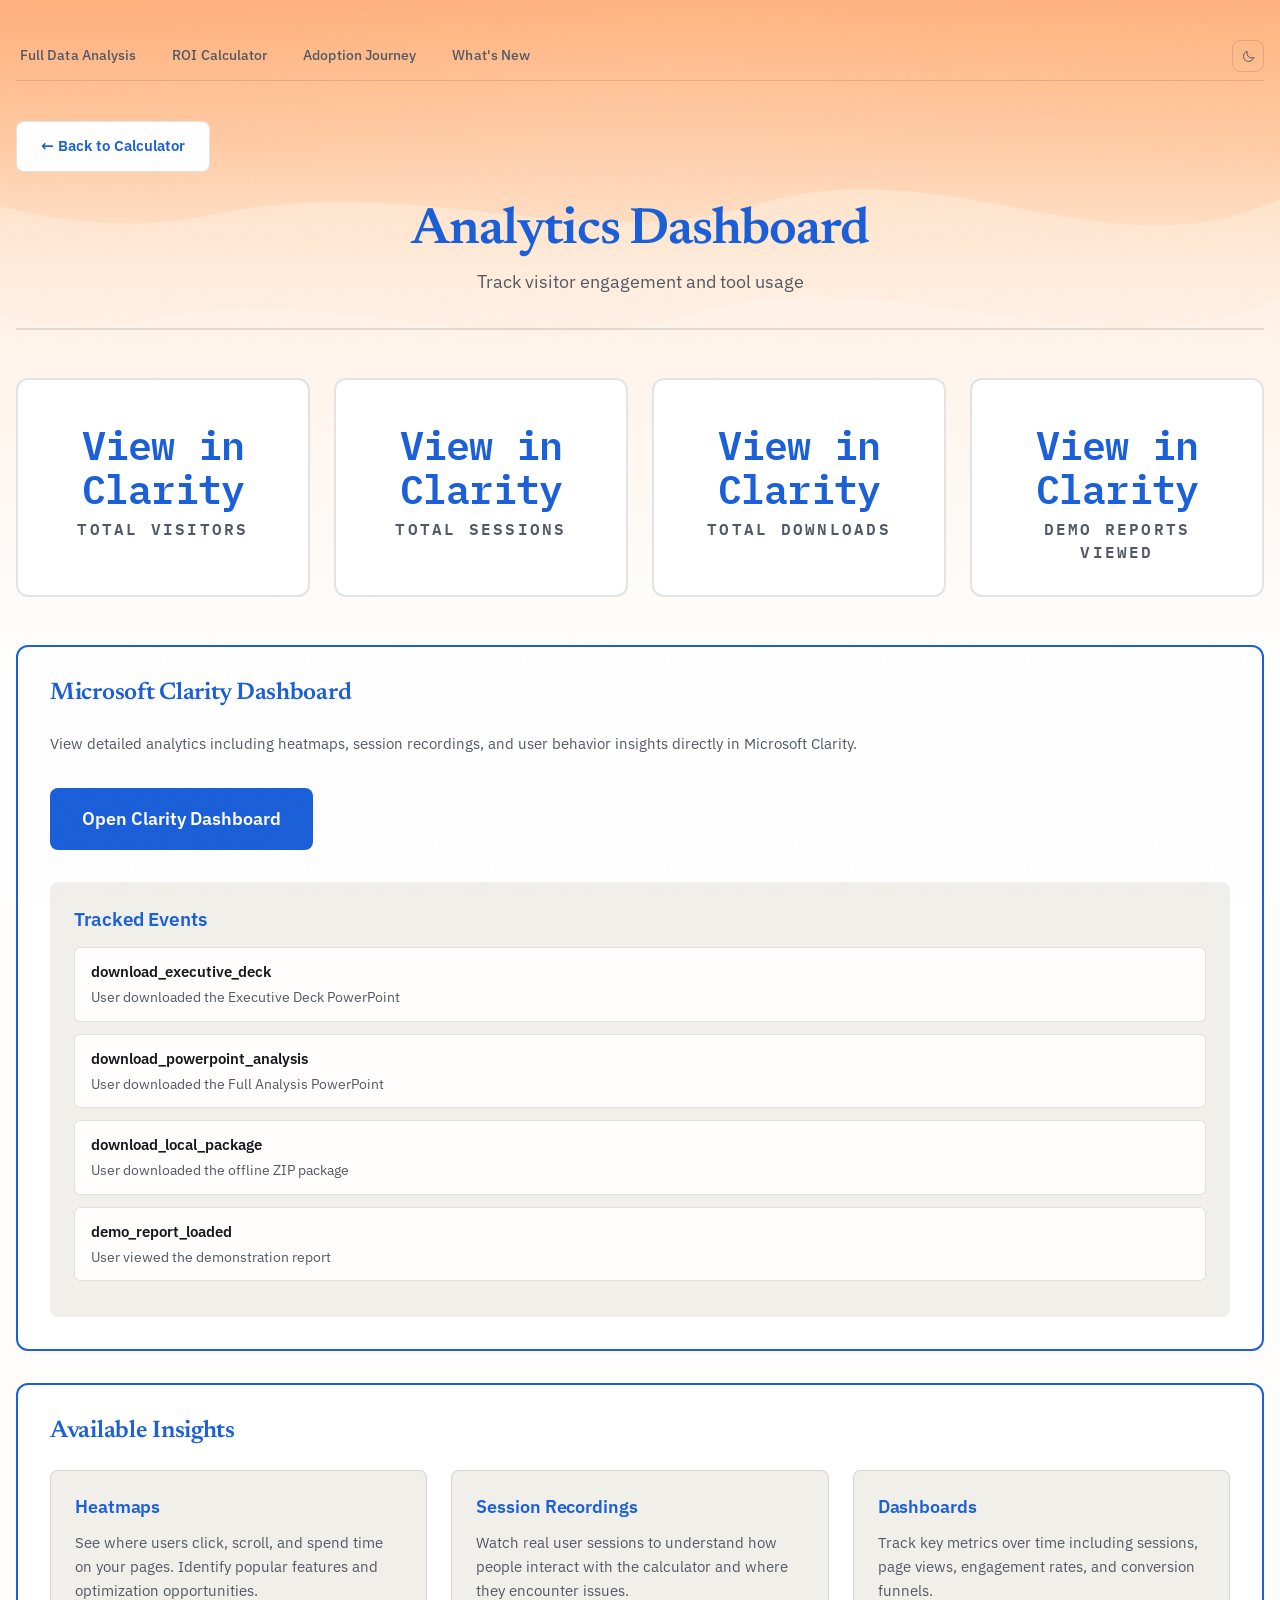
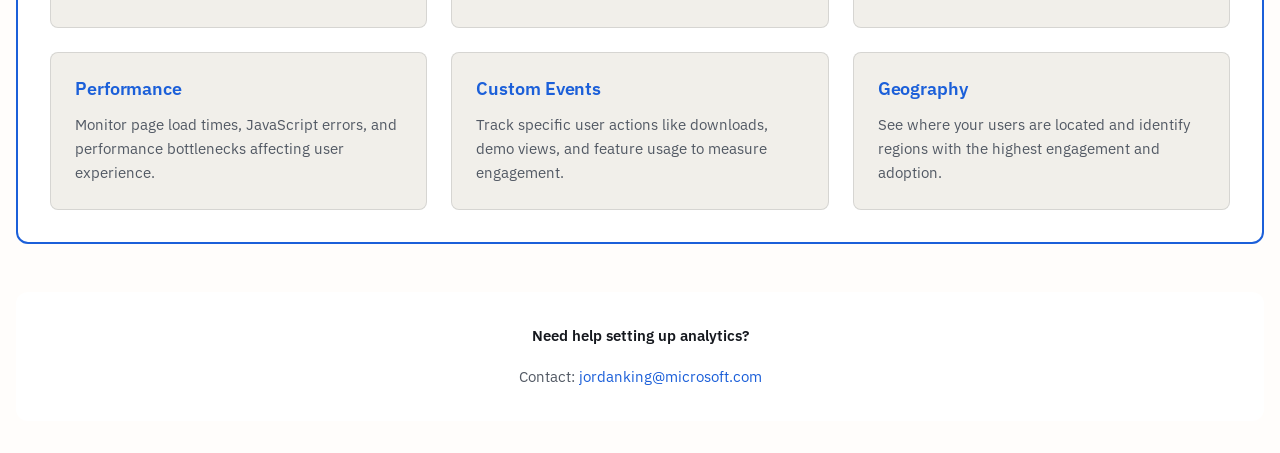
==== commit 1107aaa5: "feat: Viva Insights-only ingestion, professional reskin, light/dark themes - Viva Insights person-qu" ====
--- a/analytics.html
+++ b/analytics.html
@@ -4,15 +4,19 @@
     <meta charset="UTF-8">
     <meta name="viewport" content="width=device-width, initial-scale=1.0">
     <title>Analytics Dashboard - M365 Copilot ROI Calculator</title>
-    <link rel="stylesheet" href="styles.css">
+    <script>(function(){try{var t=localStorage.getItem('cri_theme')||'light';document.documentElement.setAttribute('data-theme',t);}catch(e){document.documentElement.setAttribute('data-theme','light');}})();</script>
+    <link rel="stylesheet" href="styles.css?v=45">
     
     <!-- Microsoft Clarity Analytics -->
     <script type="text/javascript">
+        // Analytics run only on the hosted site; local and offline copies stay request-free.
+        if (location.protocol !== 'file:' && /(^|\.)github\.io$/i.test(location.hostname)) {
         (function(c,l,a,r,i,t,y){
             c[a]=c[a]||function(){(c[a].q=c[a].q||[]).push(arguments)};
             t=l.createElement(r);t.async=1;t.src="https://www.clarity.ms/tag/"+i;
             y=l.getElementsByTagName(r)[0];y.parentNode.insertBefore(t,y);
         })(window,document,"clarity","script","wt5uwqabv0");
+        }
     </script>
     <style>
         .analytics-container {
@@ -155,14 +159,14 @@
         
         .setup-warning {
             background: linear-gradient(135deg, rgba(251, 146, 60, 0.1), rgba(249, 115, 22, 0.05));
-            border: 2px solid #fb923c;
+            border: 2px solid var(--warn);
             border-radius: 12px;
             padding: 1.5rem;
             margin-bottom: 2rem;
         }
         
         .setup-warning h3 {
-            color: #fb923c;
+            color: var(--warn);
             margin-bottom: 0.75rem;
             display: flex;
             align-items: center;
@@ -226,13 +230,13 @@
         </a>
         
         <div class="analytics-header">
-            <h1>📊 Analytics Dashboard</h1>
+            <h1>Analytics Dashboard</h1>
             <p>Track visitor engagement and tool usage</p>
         </div>
 
         <!-- Setup Warning (if not configured) -->
         <div class="setup-warning" id="setupWarning">
-            <h3>⚠️ Analytics Setup Required</h3>
+            <h3>Analytics Setup Required</h3>
             <p>
                 To view analytics data, you need to replace <code>YOUR_CLARITY_PROJECT_ID</code> with your actual Microsoft Clarity Project ID.
             </p>
@@ -251,25 +255,21 @@
         <!-- Quick Stats -->
         <div class="metrics-grid">
             <div class="metric-box">
-                <div class="metric-icon">👥</div>
                 <div class="metric-value" id="totalVisitors">-</div>
                 <div class="metric-label">Total Visitors</div>
             </div>
             
             <div class="metric-box">
-                <div class="metric-icon">🔄</div>
                 <div class="metric-value" id="totalSessions">-</div>
                 <div class="metric-label">Total Sessions</div>
             </div>
             
             <div class="metric-box">
-                <div class="metric-icon">📥</div>
                 <div class="metric-value" id="totalDownloads">-</div>
                 <div class="metric-label">Total Downloads</div>
             </div>
             
             <div class="metric-box">
-                <div class="metric-icon">🎯</div>
                 <div class="metric-value" id="demoViews">-</div>
                 <div class="metric-label">Demo Reports Viewed</div>
             </div>
@@ -278,22 +278,19 @@
         <!-- Microsoft Clarity Dashboard -->
         <div class="clarity-section">
             <h2>
-                <span>📈</span>
                 Microsoft Clarity Dashboard
             </h2>
             <p style="color: var(--gray); margin-bottom: 1rem;">
                 View detailed analytics including heatmaps, session recordings, and user behavior insights directly in Microsoft Clarity.
             </p>
             <a href="https://clarity.microsoft.com" target="_blank" class="clarity-link">
-                <span>🔗</span>
                 Open Clarity Dashboard
             </a>
             
             <div class="events-list">
-                <h3>📋 Tracked Events</h3>
+                <h3>Tracked Events</h3>
                 
                 <div class="event-item">
-                    <span class="event-icon">📊</span>
                     <div>
                         <div class="event-name">download_executive_deck</div>
                         <div class="event-desc">User downloaded the Executive Deck PowerPoint</div>
@@ -301,7 +298,6 @@
                 </div>
                 
                 <div class="event-item">
-                    <span class="event-icon">📈</span>
                     <div>
                         <div class="event-name">download_powerpoint_analysis</div>
                         <div class="event-desc">User downloaded the Full Analysis PowerPoint</div>
@@ -309,7 +305,6 @@
                 </div>
                 
                 <div class="event-item">
-                    <span class="event-icon">📦</span>
                     <div>
                         <div class="event-name">download_local_package</div>
                         <div class="event-desc">User downloaded the offline ZIP package</div>
@@ -317,7 +312,6 @@
                 </div>
                 
                 <div class="event-item">
-                    <span class="event-icon">🎯</span>
                     <div>
                         <div class="event-name">demo_report_loaded</div>
                         <div class="event-desc">User viewed the demonstration report</div>
@@ -329,48 +323,47 @@
         <!-- Clarity Features -->
         <div class="clarity-section">
             <h2>
-                <span>🔍</span>
                 Available Insights
             </h2>
             
             <div style="display: grid; grid-template-columns: repeat(auto-fit, minmax(300px, 1fr)); gap: 1.5rem; margin-top: 1.5rem;">
                 <div style="background: var(--surface-raised, #253449); padding: 1.5rem; border-radius: 8px; border: 1px solid var(--border);">
-                    <h3 style="color: var(--copilot-cyan); margin-bottom: 0.75rem; font-size: 1.1rem;">🔥 Heatmaps</h3>
+                    <h3 style="color: var(--copilot-cyan); margin-bottom: 0.75rem; font-size: 1.1rem;">Heatmaps</h3>
                     <p style="color: var(--gray); line-height: 1.6;">
                         See where users click, scroll, and spend time on your pages. Identify popular features and optimization opportunities.
                     </p>
                 </div>
                 
                 <div style="background: var(--surface-raised, #253449); padding: 1.5rem; border-radius: 8px; border: 1px solid var(--border);">
-                    <h3 style="color: var(--copilot-cyan); margin-bottom: 0.75rem; font-size: 1.1rem;">🎥 Session Recordings</h3>
+                    <h3 style="color: var(--copilot-cyan); margin-bottom: 0.75rem; font-size: 1.1rem;">Session Recordings</h3>
                     <p style="color: var(--gray); line-height: 1.6;">
                         Watch real user sessions to understand how people interact with the calculator and where they encounter issues.
                     </p>
                 </div>
                 
                 <div style="background: var(--surface-raised, #253449); padding: 1.5rem; border-radius: 8px; border: 1px solid var(--border);">
-                    <h3 style="color: var(--copilot-cyan); margin-bottom: 0.75rem; font-size: 1.1rem;">📊 Dashboards</h3>
+                    <h3 style="color: var(--copilot-cyan); margin-bottom: 0.75rem; font-size: 1.1rem;">Dashboards</h3>
                     <p style="color: var(--gray); line-height: 1.6;">
                         Track key metrics over time including sessions, page views, engagement rates, and conversion funnels.
                     </p>
                 </div>
                 
                 <div style="background: var(--surface-raised, #253449); padding: 1.5rem; border-radius: 8px; border: 1px solid var(--border);">
-                    <h3 style="color: var(--copilot-cyan); margin-bottom: 0.75rem; font-size: 1.1rem;">⚡ Performance</h3>
+                    <h3 style="color: var(--copilot-cyan); margin-bottom: 0.75rem; font-size: 1.1rem;">Performance</h3>
                     <p style="color: var(--gray); line-height: 1.6;">
                         Monitor page load times, JavaScript errors, and performance bottlenecks affecting user experience.
                     </p>
                 </div>
                 
                 <div style="background: var(--surface-raised, #253449); padding: 1.5rem; border-radius: 8px; border: 1px solid var(--border);">
-                    <h3 style="color: var(--copilot-cyan); margin-bottom: 0.75rem; font-size: 1.1rem;">🎯 Custom Events</h3>
+                    <h3 style="color: var(--copilot-cyan); margin-bottom: 0.75rem; font-size: 1.1rem;">Custom Events</h3>
                     <p style="color: var(--gray); line-height: 1.6;">
                         Track specific user actions like downloads, demo views, and feature usage to measure engagement.
                     </p>
                 </div>
                 
                 <div style="background: var(--surface-raised, #253449); padding: 1.5rem; border-radius: 8px; border: 1px solid var(--border);">
-                    <h3 style="color: var(--copilot-cyan); margin-bottom: 0.75rem; font-size: 1.1rem;">🌍 Geography</h3>
+                    <h3 style="color: var(--copilot-cyan); margin-bottom: 0.75rem; font-size: 1.1rem;">Geography</h3>
                     <p style="color: var(--gray); line-height: 1.6;">
                         See where your users are located and identify regions with the highest engagement and adoption.
                     </p>
@@ -381,7 +374,7 @@
         <!-- Contact -->
         <div style="text-align: center; margin-top: 3rem; padding: 2rem; background: var(--surface); border-radius: 12px;">
             <p style="color: var(--gray); margin-bottom: 1rem;">
-                💡 <strong>Need help setting up analytics?</strong>
+                <strong>Need help setting up analytics?</strong>
             </p>
             <p style="color: var(--gray);">
                 Contact: <a href="mailto:jordanking@microsoft.com" style="color: var(--copilot-cyan); text-decoration: none;">jordanking@microsoft.com</a>
@@ -416,7 +409,7 @@
             }
         }, 500);
     </script>
-    <script src="insights-shared.js?v=2"></script>
+    <script src="insights-shared.js?v=45"></script>
     <script>
         (function(){
             const nav = document.getElementById('nav');
--- a/styles.css
+++ b/styles.css
@@ -1,24 +1,280 @@
-/* Microsoft Copilot Brand Colors - Dark Theme */
+@import url('assets/fonts/fonts.css');
+
+/* ============================================================================
+   M365 Copilot Productivity ROI Calculator — Design System
+   "Institutional Precision": executive financial-report aesthetic.
+   Money is brass. Exactly one azure accent carries all interaction.
+   Depth from hairline rules and layered ink surfaces — never colored shadows.
+   ========================================================================== */
+
 :root {
-    --copilot-blue: #4A9EF7;
-    --copilot-cyan: #00D4FF;
-    --copilot-purple: #A855F7;
-    --copilot-orange: #F59E0B;
-    --dark-blue: #93C5FD;
-    --light-blue: #50E6FF;
-    --gray: #94A3B8;
+    /* ── Ink surfaces (layered, neutral, cool) ───────────────────────────── */
+    --ink-900: #0A0C10;
+    --ink-800: #0E1117;
+    --ink-700: #13171F;
+    --ink-600: #1A1F29;
+    --ink-500: #232936;
+
+    /* ── Hairlines ───────────────────────────────────────────────────────── */
+    --rule: rgba(255, 255, 255, 0.075);
+    --rule-strong: rgba(255, 255, 255, 0.14);
+
+    /* ── Text ────────────────────────────────────────────────────────────── */
+    --text-primary: #E9ECF1;
+    --text-secondary: #A2ABB9;
+    --text-tertiary: #6C7684;
+
+    /* ── The single interaction accent ───────────────────────────────────── */
+    --accent: #4C8DFF;
+    --accent-soft: rgba(76, 141, 255, 0.12);
+    --accent-line: rgba(76, 141, 255, 0.45);
+    --accent-hover: #3B79E6;
+
+    /* ── Money ───────────────────────────────────────────────────────────── */
+    --value: #D9A441;
+    --value-soft: rgba(217, 164, 65, 0.10);
+
+    /* ── Status ──────────────────────────────────────────────────────────── */
+    --positive: #46B77F;
+    --negative: #D2685F;
+    --warn: #C9973F;
+
+    /* ── Cohort ramp — categorical data encoding only (charts, pills, KPI
+       rails). Not part of the interaction palette. Read at runtime by
+       insights-shared.js so both themes stay in sync. ─────────────────────── */
+    --cohort-power: var(--positive);
+    --cohort-habitual: var(--accent);
+    --cohort-novice: #8B5CF6;
+    --cohort-low: var(--warn);
+    --cohort-non: var(--negative);
+
+    /* ── Type ────────────────────────────────────────────────────────────── */
+    --font-display: 'Newsreader', Georgia, serif;
+    --font-sans: 'IBM Plex Sans', 'Segoe UI', system-ui, sans-serif;
+    --font-mono: 'IBM Plex Mono', 'Cascadia Mono', Consolas, monospace;
+
+    /* ── Geometry ────────────────────────────────────────────────────────── */
+    --radius: 10px;
+    --radius-sm: 8px;
+
+    /* ========================================================================
+       LEGACY TOKEN ALIASES — do not remove.
+       ~190 inline styles across script.js / sales-script.js / insights-*.js /
+       *.html reference these older variable names. Aliasing them here re-skins
+       every one of those call sites without editing a single inline style.
+       ====================================================================== */
+    --copilot-blue: var(--accent);
+    --copilot-cyan: var(--accent);
+    --copilot-purple: var(--accent);
+    --copilot-orange: var(--warn);
+    --dark-blue: var(--accent);
+    --light-blue: var(--accent);
+
+    --bg: var(--ink-900);
+    --dark-bg: var(--ink-900);
+    --surface: var(--ink-700);
+    --surface-raised: var(--ink-600);
+    --card-alt: var(--ink-600);
     --light-gray: rgba(255, 255, 255, 0.06);
-    --white: #0F172A;
-    --green: #34D399;
-    --red: #F87171;
-    --shadow: rgba(0, 0, 0, 0.4);
-    --surface: #1E293B;
-    --surface-raised: #253449;
-    --border: rgba(255, 255, 255, 0.08);
-    --text-primary: #F1F5F9;
-    --text-secondary: #94A3B8;
-    --glow-blue: rgba(74, 158, 247, 0.15);
-    --glow-purple: rgba(168, 85, 247, 0.15);
+
+    --border: var(--rule);
+    --shadow: rgba(0, 0, 0, 0.5);
+
+    --text: var(--text-primary);
+    --text-muted: var(--text-secondary);
+    --gray: var(--text-secondary);
+
+    --green: var(--positive);
+    --red: var(--negative);
+
+    /* NOTE: --white was #0F172A (a DARK value) in the previous sheet. It is used
+       as a foreground on filled chips/badges, so it must stay dark or that text
+       becomes invisible. Preserve the dark semantic. */
+    --white: var(--ink-900);
+
+    /* Retired glow tokens — neutralised rather than deleted so any straggling
+       reference resolves to something invisible instead of an invalid var(). */
+    --glow-blue: transparent;
+    --glow-purple: transparent;
+
+    color-scheme: dark;
+}
+
+/* ============================================================================
+   LIGHT THEME — "Institutional Precision, printed."
+
+   Same discipline, rendered as premium financial print: a warm paper canvas
+   (never clinical #FFFFFF for the page), deep ink type, hairline rules, white
+   cards lifting off the paper with a whisper of shadow, one azure accent, and
+   brass STILL reserved exclusively for money — darkened so it holds on paper.
+
+   Dark is the CSS default and is left byte-for-byte intact. Everything below
+   is additive and scoped to [data-theme="light"].
+   ========================================================================== */
+
+:root[data-theme="light"] {
+    /* ── Paper + card surfaces ───────────────────────────────────────────── */
+    --ink-900: #FFFDFB;   /* creamsicle canvas base (exports read this token) */
+    --ink-800: #FFFFFF;
+    --ink-700: #FFFFFF;   /* cards lift off the paper */
+    --ink-600: #F1EFEA;
+    --ink-500: #E7E4DD;
+
+    /* ── Hairlines ───────────────────────────────────────────────────────── */
+    --rule: rgba(23, 26, 33, 0.12);
+    --rule-strong: rgba(23, 26, 33, 0.22);
+
+    /* ── Text ────────────────────────────────────────────────────────────── */
+    --text-primary: #15181E;
+    --text-secondary: #525964;
+    --text-tertiary: #838A95;
+
+    /* ── The single interaction accent ───────────────────────────────────── */
+    --accent: #1B5FD9;
+    --accent-soft: rgba(27, 95, 217, 0.09);
+    --accent-line: rgba(27, 95, 217, 0.40);
+    --accent-hover: #164FB4;
+
+    /* ── Money — brass, darkened for paper ───────────────────────────────── */
+    --value: #8A6514;
+    --value-soft: rgba(138, 101, 20, 0.10);
+
+    /* ── Status ──────────────────────────────────────────────────────────── */
+    --positive: #12734A;
+    --negative: #B3261E;
+    --warn: #8A6514;
+
+    --cohort-novice: #6D45B8;
+
+    /* ── Legacy aliases that carried a LITERAL in dark ───────────────────── */
+    /* Every alias declared as var(--token) re-derives automatically from the
+       ramp above; only the literals need restating here. */
+    --light-gray: rgba(23, 26, 33, 0.05);
+    --shadow: rgba(23, 26, 33, 0.10);
+
+    /* --white is a FOREGROUND on filled chips (e.g. the ROI Multiple figure on
+       the orange fill in roi-calculator.html). It must stay DARK INK in BOTH
+       themes or that text disappears. Never make this literally white. */
+    --white: #15181E;
+
+    color-scheme: light;
+}
+
+/* Paper grain: dark specks at a whisper, multiplied into the stock. */
+:root[data-theme="light"] body::after {
+    opacity: 0.02;
+    mix-blend-mode: multiply;
+}
+
+/* Creamsicle: warm orange crests breaking into cream, settling to white.
+   The solid background-color stays a real colour so canvas exports can read it. */
+:root[data-theme="light"] body {
+    background-color: #FFFDFB;
+    background-image:
+        url("data:image/svg+xml,%3Csvg xmlns='http://www.w3.org/2000/svg' viewBox='0 0 1440 620' preserveAspectRatio='none'%3E%3Cdefs%3E%3ClinearGradient id='w1' x1='0' y1='0' x2='0' y2='1'%3E%3Cstop offset='0' stop-color='%23FF7A33' stop-opacity='.50'/%3E%3Cstop offset='.65' stop-color='%23FF9A5C' stop-opacity='.34'/%3E%3Cstop offset='1' stop-color='%23FFB27E' stop-opacity='.20'/%3E%3C/linearGradient%3E%3ClinearGradient id='w2' x1='0' y1='0' x2='0' y2='1'%3E%3Cstop offset='0' stop-color='%23FFA463' stop-opacity='.34'/%3E%3Cstop offset='.7' stop-color='%23FFC894' stop-opacity='.20'/%3E%3Cstop offset='1' stop-color='%23FFDDBE' stop-opacity='.10'/%3E%3C/linearGradient%3E%3ClinearGradient id='w3' x1='0' y1='0' x2='0' y2='1'%3E%3Cstop offset='0' stop-color='%23FFD2A6' stop-opacity='.22'/%3E%3Cstop offset='1' stop-color='%23FFFFFF' stop-opacity='0'/%3E%3C/linearGradient%3E%3C/defs%3E%3Cpath fill='url(%23w1)' d='M0,0 L1440,0 L1440,214 C1250,300 1070,158 852,220 C654,276 468,186 246,230 C162,247 80,242 0,222 Z'/%3E%3Cpath fill='url(%23w2)' d='M0,0 L1440,0 L1440,320 C1236,416 1002,268 772,340 C572,402 372,300 172,344 C110,358 54,354 0,340 Z'/%3E%3Cpath fill='url(%23w3)' d='M0,0 L1440,0 L1440,448 C1210,556 968,398 726,470 C520,532 320,430 140,470 C90,481 44,478 0,466 Z'/%3E%3C/svg%3E"),
+        radial-gradient(1100px 520px at 6% -10%, rgba(255, 138, 71, 0.26), transparent 62%),
+        radial-gradient(900px 460px at 94% -6%, rgba(255, 176, 122, 0.22), transparent 66%),
+        linear-gradient(180deg, #FFE7D4 0%, #FFF3E9 36%, #FFFFFF 76%);
+    background-repeat: no-repeat;
+    background-position: top center, top left, top right, top center;
+    background-size: 100% 64vh, auto, auto, 100% 100%;
+    background-attachment: fixed;
+}
+
+/* Cards lift off the paper with a single hairline shadow. Dark stays flat. */
+:root[data-theme="light"] .instructions-section,
+:root[data-theme="light"] .results-container > section,
+:root[data-theme="light"] .roi-table-container,
+:root[data-theme="light"] .leaderboard-container,
+:root[data-theme="light"] .collapsible-section,
+:root[data-theme="light"] .metric-card,
+:root[data-theme="light"] .step-card,
+:root[data-theme="light"] .info-box,
+:root[data-theme="light"] .insights-card {
+    box-shadow: 0 1px 2px var(--shadow);
+}
+
+:root[data-theme="light"] .metric-card:hover {
+    box-shadow: 0 2px 6px var(--shadow);
+}
+
+:root[data-theme="light"] .info-tip .tip-text {
+    box-shadow: 0 8px 24px var(--shadow);
+}
+
+/* Washes that were white-on-dark have to invert to ink-on-paper. */
+:root[data-theme="light"] .segmented button:hover,
+:root[data-theme="light"] .time-toggle-btn:hover {
+    background: rgba(23, 26, 33, 0.045);
+}
+
+:root[data-theme="light"] .section-toggle:hover {
+    background: rgba(23, 26, 33, 0.025);
+}
+
+:root[data-theme="light"] tr:hover {
+    background: rgba(23, 26, 33, 0.028);
+}
+
+/* The active segment reads as a physical white chip on the recessed track. */
+:root[data-theme="light"] .segmented button[aria-selected="true"],
+:root[data-theme="light"] .segmented button.active,
+:root[data-theme="light"] .time-toggle-btn.active {
+    background: #FFFFFF;
+    box-shadow: 0 1px 2px var(--shadow), inset 0 0 0 1px var(--rule);
+}
+
+/* Select chevron is a data-URI, so its ink can't be a var(). */
+:root[data-theme="light"] .config-item select {
+    background-image: url("data:image/svg+xml,%3Csvg xmlns='http://www.w3.org/2000/svg' width='12' height='12' viewBox='0 0 12 12'%3E%3Cpath fill='%23838A95' d='M6 9L1 4h10z'/%3E%3C/svg%3E");
+}
+
+/* Keep print identical in both themes — flat white stock, black ink. */
+@media print {
+    :root[data-theme="light"] body {
+        background: #fff;
+        background-image: none;
+        color: #111;
+    }
+}
+
+/* ============================================================================
+   THEME TOGGLE — a compact two-state control, sized to sit inside
+   .header-actions alongside the quiet header buttons.
+   ========================================================================== */
+
+.theme-toggle {
+    display: inline-flex;
+    align-items: center;
+    justify-content: center;
+    width: 32px;
+    height: 32px;
+    padding: 0;
+    background: transparent;
+    border: 1px solid var(--rule);
+    border-radius: var(--radius-sm);
+    color: var(--text-secondary);
+    cursor: pointer;
+    flex-shrink: 0;
+    transition: background-color 0.18s ease, border-color 0.18s ease, color 0.18s ease;
+}
+
+.theme-toggle:hover {
+    background: var(--ink-600);
+    border-color: var(--rule-strong);
+    color: var(--text-primary);
+}
+
+.theme-toggle svg {
+    width: 15px;
+    height: 15px;
+    display: block;
+}
+
+/* Pages with no <header> host the control at the end of the nav rule. */
+.theme-toggle-nav {
+    margin-left: auto;
+    align-self: center;
 }
 
 * {
@@ -27,662 +283,625 @@
     box-sizing: border-box;
 }
 
+html {
+    scroll-behavior: smooth;
+}
+
 body {
-    font-family: 'Segoe UI', -apple-system, BlinkMacSystemFont, sans-serif;
-    line-height: 1.6;
-    color: var(--text-primary);
-    background: #0B1120;
+    font-family: var(--font-sans);
+    font-size: 0.9375rem;
+    line-height: 1.65;
+    color: var(--text-primary);
+    background-color: var(--ink-900);
     background-image:
-        radial-gradient(ellipse 80% 50% at 50% -20%, rgba(74, 158, 247, 0.12), transparent),
-        radial-gradient(ellipse 60% 40% at 80% 100%, rgba(168, 85, 247, 0.08), transparent);
+        radial-gradient(ellipse 90% 46% at 50% -14%, rgba(76, 141, 255, 0.055), transparent 70%),
+        radial-gradient(ellipse 70% 40% at 88% 108%, rgba(217, 164, 65, 0.035), transparent 72%);
+    background-attachment: fixed;
     min-height: 100vh;
+    -webkit-font-smoothing: antialiased;
+    -moz-osx-font-smoothing: grayscale;
+    text-rendering: optimizeLegibility;
+}
+
+/* Faint film grain. Kills the flat "web app" look and gives printed-paper depth. */
+body::after {
+    content: '';
+    position: fixed;
+    inset: 0;
+    z-index: 1;
+    pointer-events: none;
+    opacity: 0.035;
+    background-image: url("data:image/svg+xml,%3Csvg xmlns='http://www.w3.org/2000/svg' width='180' height='180'%3E%3Cfilter id='g'%3E%3CfeTurbulence type='fractalNoise' baseFrequency='0.82' numOctaves='3' stitchTiles='stitch'/%3E%3C/filter%3E%3Crect width='180' height='180' filter='url(%23g)'/%3E%3C/svg%3E");
 }
 
 .container {
     max-width: 1200px;
     margin: 0 auto;
-    padding: 2rem;
-}
-
-/* Header */
+    padding: 2.5rem 2rem 4rem;
+}
+
+/* ============================================================================
+   TYPOGRAPHY
+   ========================================================================== */
+
+h1, h2, h3, h4, h5, h6 {
+    color: var(--text-primary);
+    font-weight: 600;
+    text-wrap: balance;
+}
+
+h1, header h1 {
+    font-family: var(--font-display);
+    font-weight: 600;
+    font-size: clamp(2.2rem, 4vw, 3.2rem);
+    letter-spacing: -0.02em;
+    line-height: 1.08;
+    color: var(--text-primary);
+    margin-bottom: 0.5rem;
+    /* Explicitly no gradient text. Ever. */
+    background: none;
+    -webkit-text-fill-color: currentColor;
+}
+
+h2 {
+    font-family: var(--font-display);
+    font-size: 1.5rem;
+    letter-spacing: -0.012em;
+    line-height: 1.2;
+    margin-bottom: 1rem;
+}
+
+h3 {
+    font-family: var(--font-sans);
+    font-size: 1.0625rem;
+    letter-spacing: -0.005em;
+    line-height: 1.35;
+    margin-bottom: 0.5rem;
+}
+
+h4 {
+    font-family: var(--font-sans);
+    font-size: 0.9375rem;
+    letter-spacing: -0.003em;
+    margin-bottom: 0.4rem;
+}
+
+p {
+    color: var(--text-secondary);
+}
+
+strong {
+    color: var(--text-primary);
+    font-weight: 600;
+}
+
+a {
+    color: var(--accent);
+    text-decoration: none;
+}
+
+a:hover {
+    text-decoration: underline;
+    text-underline-offset: 3px;
+}
+
+code {
+    font-family: var(--font-mono);
+    font-size: 0.875em;
+}
+
+/* Lede paragraph under a masthead title. */
+.subtitle {
+    font-family: var(--font-sans);
+    font-size: 1.0625rem;
+    line-height: 1.55;
+    color: var(--text-secondary);
+    max-width: 62ch;
+    font-weight: 400;
+}
+
+/* Eyebrow: the small uppercase mono label that sits above a figure. */
+.eyebrow,
+.metric-label {
+    font-family: var(--font-mono);
+    font-weight: 600;
+    font-size: 0.6875rem;
+    line-height: 1.4;
+    text-transform: uppercase;
+    letter-spacing: 0.14em;
+    color: var(--text-tertiary);
+}
+
+/* ── Numerals ────────────────────────────────────────────────────────────── */
+.metric-value,
+.figure {
+    font-family: var(--font-mono);
+    font-variant-numeric: tabular-nums;
+    letter-spacing: -0.02em;
+}
+
+/* Every table gets column-aligned digits, terminal style. */
+table,
+th,
+td {
+    font-variant-numeric: tabular-nums;
+}
+
+/* ── The money rule: monetary figures are brass. ─────────────────────────── */
+.is-value,
+.figure--value {
+    color: var(--value);
+    font-family: var(--font-mono);
+    font-variant-numeric: tabular-nums;
+    letter-spacing: -0.02em;
+}
+
+/* ============================================================================
+   HEADER / MASTHEAD
+   ========================================================================== */
+
 header {
-    margin-bottom: 1.5rem;
-    padding: 2rem;
-    background: var(--surface);
-    border-radius: 16px;
-    box-shadow: 0 4px 24px var(--shadow);
-    border: 1px solid var(--border);
-    backdrop-filter: blur(12px);
+    position: relative;
+    z-index: 2;
+    margin-bottom: 2rem;
+    padding: 0 0 1.75rem;
+    background: none;
+    border: none;
+    border-bottom: 1px solid var(--rule);
+    border-radius: 0;
+    box-shadow: none;
+    backdrop-filter: none;
 }
 
 .header-content {
     display: flex;
     justify-content: space-between;
-    align-items: center;
-    gap: 2rem;
+    align-items: flex-end;
+    gap: 2.5rem;
 }
 
 .header-content > div:first-child {
     flex: 1;
-    text-align: center;
+    text-align: left;
+    min-width: 0;
 }
 
 .header-actions {
     display: flex;
-    gap: 0.75rem;
+    gap: 0.5rem;
     flex-shrink: 0;
-}
-
+    align-items: center;
+}
+
+/* ── Quiet header buttons ────────────────────────────────────────────────── */
 .action-btn {
-    display: flex;
-    flex-direction: column;
-    align-items: center;
-    gap: 0.25rem;
-    padding: 0.75rem 1rem;
-    background: transparent;
-    border: 1px solid rgba(74, 158, 247, 0.3);
-    border-radius: 10px;
-    color: var(--copilot-blue);
-    cursor: pointer;
-    transition: all 0.3s ease;
-    font-family: inherit;
-    min-width: 80px;
-}
-
-.action-btn:hover {
-    background: rgba(74, 158, 247, 0.15);
-    color: var(--copilot-cyan);
-    transform: translateY(-2px);
-    box-shadow: 0 4px 20px rgba(74, 158, 247, 0.25);
-    border-color: var(--copilot-blue);
-}
-
-.action-icon {
-    font-size: 1.5rem;
-}
-
-.action-text {
-    font-size: 0.8rem;
-    font-weight: 600;
-}
-
-/* Navigation Buttons */
-.nav-buttons {
-    display: flex;
-    gap: 1rem;
-    justify-content: center;
-    margin-bottom: 2rem;
-    flex-wrap: wrap;
-}
-
-.nav-btn {
-    display: flex;
-    flex-direction: column;
+    display: inline-flex;
+    flex-direction: row;
     align-items: center;
     gap: 0.5rem;
-    padding: 1rem 1.5rem;
-    background: var(--surface);
-    border: 1px solid var(--border);
-    border-radius: 14px;
+    padding: 0.5rem 0.875rem;
+    background: transparent;
+    border: 1px solid var(--rule);
+    border-radius: var(--radius-sm);
+    color: var(--text-secondary);
+    cursor: pointer;
+    font-family: var(--font-sans);
+    font-size: 0.8125rem;
+    font-weight: 500;
+    line-height: 1;
+    min-width: 0;
+    white-space: nowrap;
+    transition: background-color 0.18s ease, border-color 0.18s ease, color 0.18s ease;
+}
+
+.action-btn:hover {
+    background: var(--ink-600);
+    border-color: var(--rule-strong);
+    color: var(--text-primary);
+    transform: none;
+    box-shadow: none;
+}
+
+.action-icon {
+    /* No emoji chrome. Retained as a hook; collapsed if anything still emits it. */
+    display: none;
+}
+
+.action-text {
+    font-size: 0.8125rem;
+    font-weight: 500;
+    letter-spacing: 0.01em;
+}
+
+/* ============================================================================
+   NAVIGATION — refined horizontal text nav, no cards, no icons
+   ========================================================================== */
+
+.nav-buttons {
+    position: relative;
+    z-index: 2;
+    display: flex;
+    flex-wrap: nowrap;
+    justify-content: flex-start;
+    align-items: stretch;
+    gap: 0;
+    margin: 0 0 2.5rem;
+    padding: 0;
+    border-bottom: 1px solid var(--rule);
+    overflow-x: auto;
+    overflow-y: hidden;
+    scrollbar-width: none;
+    -ms-overflow-style: none;
+}
+
+.nav-buttons::-webkit-scrollbar {
+    display: none;
+}
+
+.nav-btn {
+    display: inline-flex;
+    flex-direction: row;
+    align-items: center;
+    gap: 0;
+    flex: 0 0 auto;
+    min-width: 0;
+    padding: 0.75rem 0.25rem;
+    margin-right: 1.75rem;
+    margin-bottom: -1px;
+    background: none;
+    border: none;
+    border-bottom: 2px solid transparent;
+    border-radius: 0;
+    box-shadow: none;
     text-decoration: none;
+    white-space: nowrap;
+    font-family: var(--font-sans);
+    font-size: 0.875rem;
+    font-weight: 500;
+    letter-spacing: 0.005em;
     color: var(--text-secondary);
-    transition: all 0.3s ease;
-    min-width: 160px;
-    box-shadow: 0 2px 12px var(--shadow);
+    transition: color 0.18s ease, border-color 0.18s ease;
+}
+
+.nav-btn:last-child {
+    margin-right: 0;
 }
 
 .nav-btn:hover {
-    transform: translateY(-4px);
-    box-shadow: 0 8px 24px rgba(74, 158, 247, 0.2);
-    border-color: rgba(74, 158, 247, 0.4);
-    color: var(--text-primary);
+    color: var(--text-primary);
+    background: none;
+    transform: none;
+    box-shadow: none;
+    border-bottom-color: var(--rule-strong);
+    text-decoration: none;
 }
 
 .nav-btn-active {
-    background: linear-gradient(135deg, rgba(74, 158, 247, 0.2) 0%, rgba(168, 85, 247, 0.2) 100%);
-    color: var(--text-primary);
-    border-color: rgba(74, 158, 247, 0.4);
-    box-shadow: 0 4px 20px rgba(74, 158, 247, 0.2);
+    color: var(--text-primary);
+    background: none;
+    box-shadow: none;
+    border-bottom-color: var(--accent);
 }
 
 .nav-btn-active:hover {
-    transform: translateY(-4px);
-    box-shadow: 0 8px 28px rgba(74, 158, 247, 0.3);
-}
-
+    transform: none;
+    box-shadow: none;
+    border-bottom-color: var(--accent);
+}
+
+/* Safety net: nothing decorative in the nav, whatever emits it. */
 .nav-icon {
-    font-size: 2rem;
+    display: none;
 }
 
 .nav-text {
+    font-weight: 500;
+    font-size: 0.875rem;
+    text-align: left;
+}
+
+/* ============================================================================
+   SEGMENTED CONTROLS (period selector, view switches)
+   ========================================================================== */
+
+.segmented,
+.time-toggle-bar,
+.mpa-toggle-bar {
+    display: inline-flex;
+    flex-wrap: wrap;
+    align-items: center;
+    gap: 2px;
+    padding: 3px;
+    background: var(--ink-600);
+    border: 1px solid var(--rule);
+    border-radius: var(--radius-sm);
+}
+
+.time-toggle-bar,
+.mpa-toggle-bar {
+    /* These bars are emitted with inline flex/justify styles; keep them centred. */
+    margin-left: auto;
+    margin-right: auto;
+}
+
+.segmented button,
+.time-toggle-btn {
+    appearance: none;
+    -webkit-appearance: none;
+    padding: 0.4375rem 0.875rem;
+    background: transparent;
+    border: none;
+    border-radius: 6px;
+    font-family: var(--font-sans);
+    font-size: 0.8125rem;
+    font-weight: 500;
+    line-height: 1.2;
+    letter-spacing: 0.005em;
+    color: var(--text-secondary);
+    cursor: pointer;
+    white-space: nowrap;
+    transition: background-color 0.16s ease, color 0.16s ease;
+}
+
+.segmented button:hover,
+.time-toggle-btn:hover {
+    color: var(--text-primary);
+    background: rgba(255, 255, 255, 0.04);
+}
+
+.segmented button[aria-selected="true"],
+.segmented button.active,
+.time-toggle-btn.active {
+    background: var(--ink-500);
+    color: var(--text-primary);
     font-weight: 600;
-    font-size: 0.95rem;
-    text-align: center;
-}
-
-@media (max-width: 640px) {
-    .nav-buttons {
-        flex-direction: column;
-        align-items: stretch;
-    }
-
-    .nav-btn {
-        min-width: unset;
-    }
-}
-
-header h1 {
-    font-size: 2.5rem;
-    background: linear-gradient(135deg, var(--copilot-blue) 0%, var(--copilot-purple) 50%, var(--copilot-cyan) 100%);
-    -webkit-background-clip: text;
-    -webkit-text-fill-color: transparent;
-    background-clip: text;
-    margin-bottom: 0.5rem;
-    font-weight: 700;
-}
-
-.subtitle {
-    font-size: 1.2rem;
-    color: var(--text-secondary);
-}
-
-/* Step Cards */
+    box-shadow: inset 0 0 0 1px var(--rule);
+}
+
+/* ============================================================================
+   REPORT TABS
+   ========================================================================== */
+
+.report-tabs {
+    display: flex;
+    flex-wrap: wrap;
+    gap: 0;
+    margin: 1.75rem 0 0;
+    padding: 0;
+    border: none;
+    border-bottom: 1px solid var(--rule) !important;
+    background: none;
+}
+
+.report-tab {
+    flex: 0 0 auto !important;
+    appearance: none;
+    -webkit-appearance: none;
+    padding: 0.75rem 0 !important;
+    margin-right: 1.75rem;
+    margin-bottom: -1px;
+    background: transparent !important;
+    border: none !important;
+    border-bottom: 2px solid transparent !important;
+    border-radius: 0 !important;
+    font-family: var(--font-sans) !important;
+    font-size: 0.875rem !important;
+    font-weight: 600 !important;
+    letter-spacing: 0.005em;
+    color: var(--text-tertiary) !important;
+    cursor: pointer;
+    white-space: nowrap;
+    transition: color 0.18s ease, border-color 0.18s ease;
+}
+
+.report-tab:last-child {
+    margin-right: 0;
+}
+
+.report-tab:hover {
+    color: var(--text-primary) !important;
+}
+
+.report-tab.active {
+    color: var(--text-primary) !important;
+    border-bottom-color: var(--accent) !important;
+}
+
+/* ============================================================================
+   PANELS
+   ========================================================================== */
+
+.instructions-section,
+.results-container > section,
+.roi-table-container,
+.leaderboard-container,
+.collapsible-section {
+    position: relative;
+    z-index: 2;
+    background: var(--ink-700);
+    border: 1px solid var(--rule);
+    border-radius: var(--radius);
+    box-shadow: none;
+    margin-bottom: 1.5rem;
+}
+
 .instructions-section {
-    background: var(--surface);
-    border-radius: 16px;
-    padding: 2rem;
-    box-shadow: 0 4px 24px var(--shadow);
-    border: 1px solid var(--border);
-    margin-bottom: 2rem;
+    padding: 2rem 2.25rem 2.25rem;
 }
 
 .instructions-section h2 {
-    color: var(--copilot-blue);
-    font-size: 2rem;
-    margin-bottom: 2rem;
-    text-align: center;
-}
-
+    color: var(--text-primary);
+    font-size: 1.5rem;
+    margin-bottom: 1.75rem;
+    text-align: left;
+    padding-bottom: 0.875rem;
+    border-bottom: 1px solid var(--rule);
+}
+
+.roi-table-container {
+    padding: 1.75rem 2rem 2rem;
+    overflow: visible;
+}
+
+.roi-table-container h2,
+.leaderboard-container h2 {
+    color: var(--text-primary);
+    font-size: 1.25rem;
+    margin-bottom: 1.25rem;
+    text-align: left;
+}
+
+.leaderboard-container {
+    padding: 1.75rem 2rem 2rem;
+}
+
+/* ── Step cards ──────────────────────────────────────────────────────────── */
 .step-card {
     display: flex;
-    gap: 1.5rem;
-    margin-bottom: 2rem;
-    padding: 1.5rem;
-    background: var(--surface-raised);
-    border-radius: 12px;
-    border-left: 4px solid var(--copilot-cyan);
+    gap: 1.25rem;
+    margin-bottom: 1.25rem;
+    padding: 1.375rem 1.5rem;
+    background: var(--ink-600);
+    border: 1px solid var(--rule);
+    border-left: 1px solid var(--rule);
+    border-radius: var(--radius);
+}
+
+.step-card:last-child {
+    margin-bottom: 0;
 }
 
 .step-number {
     flex-shrink: 0;
-    width: 48px;
-    height: 48px;
-    background: var(--copilot-blue);
-    color: var(--white);
+    width: 30px;
+    height: 30px;
+    background: transparent;
+    border: 1px solid var(--accent-line);
+    color: var(--accent);
     border-radius: 50%;
     display: flex;
     align-items: center;
     justify-content: center;
-    font-size: 1.5rem;
-    font-weight: bold;
+    font-family: var(--font-mono);
+    font-variant-numeric: tabular-nums;
+    font-size: 0.8125rem;
+    font-weight: 600;
+    line-height: 1;
 }
 
 .step-content {
     flex: 1;
+    min-width: 0;
 }
 
 .step-content h3 {
-    color: var(--copilot-cyan);
-    margin-bottom: 0.75rem;
-    font-size: 1.5rem;
+    color: var(--text-primary);
+    margin-bottom: 0.5rem;
+    font-size: 1.0625rem;
+    font-weight: 600;
 }
 
 .step-content p {
-    margin-bottom: 1rem;
+    margin-bottom: 0.875rem;
+    color: var(--text-secondary);
 }
 
 .step-content ol {
-    margin-left: 1.5rem;
-    margin-bottom: 1rem;
+    margin-left: 1.25rem;
+    margin-bottom: 0.875rem;
+    color: var(--text-secondary);
 }
 
 .step-content li {
-    margin-bottom: 0.5rem;
-}
-
-/* Info Boxes */
+    margin-bottom: 0.375rem;
+}
+
+/* ── Info / privacy / error callouts ─────────────────────────────────────── */
 .info-box {
-    background: rgba(0, 212, 255, 0.05);
-    padding: 1rem;
-    border-radius: 8px;
-    border-left: 3px solid var(--copilot-cyan);
+    background: var(--ink-600);
+    padding: 1rem 1.25rem;
+    border: 1px solid var(--rule);
+    border-left: 2px solid var(--accent);
+    border-radius: var(--radius-sm);
     margin-top: 1rem;
+}
+
+.info-box strong {
+    display: inline;
+    color: var(--text-primary);
+}
+
+.info-box p {
+    margin: 0;
+    font-size: 0.9375rem;
+    line-height: 1.65;
+    color: var(--text-secondary);
+}
+
+.info-box small {
+    font-size: 0.8125rem;
+    color: var(--text-tertiary);
 }
 
 .privacy-box {
     display: flex;
-    gap: 1rem;
+    gap: 0.875rem;
     align-items: flex-start;
-    border-left-color: var(--green);
+    border-left-color: var(--positive);
 }
 
 .privacy-box svg {
     flex-shrink: 0;
-    color: var(--green);
-    margin-top: 0.25rem;
-}
-
-.info-box strong {
-    display: inline;
-    color: var(--copilot-blue);
-}
-
-.info-box p {
-    margin: 0;
-    font-size: 0.95rem;
-    line-height: 1.8;
-}
-
-.info-box small {
-    font-size: 0.85rem;
-    color: var(--gray);
-}
-
-/* Upload Area */
-.upload-area {
-    border: 2px dashed rgba(74, 158, 247, 0.4);
-    border-radius: 12px;
-    padding: 3rem;
-    text-align: center;
-    background: rgba(74, 158, 247, 0.05);
-    transition: all 0.3s ease;
-    cursor: pointer;
-    margin: 1.5rem 0;
-}
-
-.upload-area:hover {
-    border-color: var(--copilot-cyan);
-    background: rgba(0, 212, 255, 0.08);
-    box-shadow: 0 0 30px rgba(0, 212, 255, 0.1);
-}
-
-.upload-area.dragover {
-    border-color: var(--copilot-orange);
-    background: rgba(245, 158, 11, 0.08);
-}
-
-.upload-area svg {
-    color: var(--copilot-blue);
-    margin-bottom: 1rem;
-}
-
-.upload-area p {
-    margin: 0.5rem 0;
-    color: var(--gray);
-}
-
-/* Buttons */
-.btn-primary, .btn-secondary {
-    padding: 0.75rem 2rem;
-    font-size: 1rem;
-    font-weight: 600;
-    border: none;
-    border-radius: 6px;
-    cursor: pointer;
-    transition: all 0.3s ease;
-    display: inline-block;
-}
-
-.btn-primary {
-    background: linear-gradient(135deg, #4A9EF7, #A855F7);
-    color: #fff;
-}
-
-.btn-primary:hover {
-    background: linear-gradient(135deg, #60B0FF, #B96EFF);
-    transform: translateY(-2px);
-    box-shadow: 0 6px 20px rgba(74, 158, 247, 0.3);
-}
-
-.btn-secondary {
-    background: var(--surface-raised);
-    color: var(--text-primary);
-    border: 1px solid var(--border);
-}
-
-.btn-secondary:hover {
-    background: rgba(74, 158, 247, 0.15);
-    color: var(--copilot-cyan);
-}
-
-/* Configuration Grid */
-.config-grid {
-    display: grid;
-    grid-template-columns: repeat(auto-fit, minmax(280px, 1fr));
-    gap: 1.5rem;
-    margin-top: 1.5rem;
-}
-
-.config-item {
-    display: flex;
-    flex-direction: column;
-}
-
-.config-item label {
-    font-weight: 600;
-    color: var(--text-primary);
-    margin-bottom: 0.5rem;
-}
-
-.config-item input, .config-item select {
-    padding: 0.75rem;
-    font-size: 1rem;
-    border: 1px solid var(--border);
-    border-radius: 8px;
-    transition: all 0.3s ease;
-    font-family: inherit;
-    background-color: var(--surface-raised);
-    color: var(--text-primary);
-    width: 100%;
-}
-
-.config-item select {
-    appearance: none;
-    -webkit-appearance: none;
-    -moz-appearance: none;
-    background-image: url("data:image/svg+xml,%3Csvg xmlns='http://www.w3.org/2000/svg' width='12' height='12' viewBox='0 0 12 12'%3E%3Cpath fill='%23605E5C' d='M6 9L1 4h10z'/%3E%3C/svg%3E");
-    background-repeat: no-repeat;
-    background-position: right 0.75rem center;
-    padding-right: 2.5rem;
-    cursor: pointer;
-}
-
-.config-item input:focus, .config-item select:focus {
-    outline: none;
-    border-color: var(--copilot-blue);
-}
-
-.config-item small {
-    margin-top: 0.25rem;
-    font-size: 0.85rem;
-    color: var(--gray);
-}
-
-/* Loading State */
-#loadingState {
-    text-align: center;
-    padding: 3rem;
-}
-
-.loading-spinner {
-    width: 64px;
-    height: 64px;
-    border: 6px solid var(--light-gray);
-    border-top-color: var(--copilot-blue);
-    border-radius: 50%;
-    animation: spin 1s linear infinite;
-    margin: 0 auto 1rem;
-}
-
-@keyframes spin {
-    to { transform: rotate(360deg); }
-}
-
-/* Error State */
+    color: var(--positive);
+    margin-top: 0.2rem;
+}
+
 .error-box {
-    background: rgba(248, 113, 113, 0.1);
-    border: 1px solid rgba(248, 113, 113, 0.3);
-    border-radius: 12px;
-    padding: 2rem;
-    text-align: center;
+    background: var(--ink-700);
+    border: 1px solid var(--rule);
+    border-left: 2px solid var(--negative);
+    border-radius: var(--radius);
+    padding: 1.75rem 2rem;
+    text-align: left;
 }
 
 .error-box h3 {
-    color: var(--red);
-    margin-bottom: 1rem;
-}
-
-/* Results Page Styles */
-.results-container {
-    animation: fadeIn 0.5s ease;
-}
-
-@keyframes fadeIn {
-    from { opacity: 0; transform: translateY(20px); }
-    to { opacity: 1; transform: translateY(0); }
-}
-
-.metrics-grid {
-    display: grid;
-    grid-template-columns: repeat(auto-fit, minmax(240px, 1fr));
-    gap: 1.5rem;
-    margin-bottom: 2rem;
-}
-
-.metric-card {
-    background: var(--surface);
-    padding: 1.5rem;
-    border-radius: 12px;
-    box-shadow: 0 4px 20px var(--shadow);
-    text-align: center;
-    border: 1px solid var(--border);
-    border-top: 3px solid var(--copilot-blue);
-    transition: transform 0.3s ease, box-shadow 0.3s ease;
-    container-type: inline-size;
-    overflow: visible;
-}
-
-.metric-card:hover {
-    transform: translateY(-4px);
-    box-shadow: 0 8px 30px rgba(74, 158, 247, 0.15);
-}
-
-.metric-value {
-    font-size: clamp(1.1rem, 12cqi, 2.5rem);
-    font-weight: bold;
-    background: linear-gradient(135deg, var(--copilot-cyan), var(--copilot-blue));
-    -webkit-background-clip: text;
-    -webkit-text-fill-color: transparent;
-    background-clip: text;
-    margin: 0.5rem 0;
-    overflow-wrap: break-word;
-    word-break: break-word;
-    line-height: 1.2;
-}
-
-.metric-label {
-    font-size: 0.95rem;
-    color: var(--text-secondary);
-    text-transform: uppercase;
-    letter-spacing: 0.5px;
-}
-
-.metric-sublabel {
-    font-size: 0.85rem;
-    color: var(--text-secondary);
-    margin-top: 0.5rem;
-}
-
-/* Metric Tooltips */
-.metric-label-row {
-    display: flex;
-    align-items: center;
-    justify-content: center;
-    gap: 6px;
-}
-
-.info-tip {
-    position: relative;
-    display: inline-flex;
-    cursor: help;
-}
-
-.info-tip .info-icon {
-    width: 16px;
-    height: 16px;
-    border-radius: 50%;
-    border: 1.5px solid var(--text-secondary);
-    color: var(--text-secondary);
-    font-size: 11px;
-    font-weight: 600;
-    display: flex;
-    align-items: center;
-    justify-content: center;
-    transition: all 0.2s ease;
-    flex-shrink: 0;
-}
-
-.info-tip:hover .info-icon {
-    border-color: var(--copilot-blue);
-    color: var(--copilot-blue);
-}
-
-.info-tip .tip-text {
-    visibility: hidden;
-    opacity: 0;
-    position: fixed;
-    z-index: 9999;
-    background: var(--surface);
-    color: var(--text-primary);
-    padding: 12px 16px;
-    border-radius: 10px;
-    font-size: 0.82rem;
-    line-height: 1.5;
-    width: 260px;
-    text-align: left;
-    text-transform: none;
-    letter-spacing: normal;
-    box-shadow: 0 8px 30px rgba(0, 0, 0, 0.3);
-    border: 1px solid var(--border);
-    transition: opacity 0.2s ease, visibility 0.2s ease;
-    pointer-events: none;
-}
-
-.info-tip .tip-text::after {
-    display: none;
-}
-
-.info-tip:hover .tip-text {
-    visibility: visible;
-    opacity: 1;
-}
-
-/* ROI Table */
-.roi-table-container {
-    background: var(--surface);
-    padding: 2rem;
-    border-radius: 16px;
-    box-shadow: 0 4px 24px var(--shadow);
-    border: 1px solid var(--border);
-    margin-bottom: 2rem;
-    overflow: visible;
-}
-
-.roi-table-container h2 {
-    color: var(--copilot-blue);
-    margin-bottom: 1.5rem;
-    text-align: center;
-}
-
-table {
-    width: 100%;
-    border-collapse: collapse;
-}
-
-th {
-    background: rgba(74, 158, 247, 0.12);
-    color: var(--copilot-blue);
-    padding: 1rem;
-    text-align: left;
-    font-weight: 600;
-    border-bottom: 1px solid var(--border);
-}
-
-th.sortable {
-    cursor: pointer;
-    user-select: none;
-    position: relative;
-    transition: background 0.2s ease;
-}
-
-th.sortable:hover {
-    background: rgba(74, 158, 247, 0.2);
-}
-
-th.sortable .sort-icon {
-    font-size: 0.8em;
-    margin-left: 0.25rem;
-    color: var(--copilot-cyan);
-}
-
-th.sortable.sort-asc,
-th.sortable.sort-desc {
-    background: rgba(74, 158, 247, 0.2);
-}
-
-td {
-    padding: 1rem;
-    border-bottom: 1px solid var(--border);
-    color: var(--text-primary);
-}
-
-tr:hover {
-    background: rgba(74, 158, 247, 0.06);
-}
-
-.highlight-row {
-    background: rgba(74, 158, 247, 0.1);
-    font-weight: 600;
-}
-
-/* Leaderboard */
-.leaderboard-container {
-    background: var(--surface);
-    padding: 2rem;
-    border-radius: 16px;
-    box-shadow: 0 4px 24px var(--shadow);
-    border: 1px solid var(--border);
-    margin-bottom: 2rem;
-}
-
-.leaderboard-container h2 {
-    color: var(--copilot-blue);
-    margin-bottom: 1.5rem;
-}
-
-/* Collapsible Sections */
-.collapsible-section {
-    background: var(--surface);
-    border-radius: 16px;
-    box-shadow: 0 4px 24px var(--shadow);
-    border: 1px solid var(--border);
-    margin-bottom: 2rem;
-}
-
+    color: var(--negative);
+    margin-bottom: 0.75rem;
+}
+
+/* ── Collapsible sections ────────────────────────────────────────────────── */
 .section-toggle {
     display: flex;
     align-items: center;
-    gap: 0.75rem;
-    padding: 1.25rem 1.5rem;
-    font-size: 1.25rem;
-    font-weight: 700;
-    color: var(--copilot-blue);
+    gap: 0.625rem;
+    padding: 1.125rem 1.75rem;
+    font-family: var(--font-display);
+    font-size: 1.1875rem;
+    font-weight: 600;
+    letter-spacing: -0.01em;
+    color: var(--text-primary);
     cursor: pointer;
     list-style: none;
     user-select: none;
-    transition: background 0.2s ease;
+    transition: background-color 0.16s ease;
 }
 
 .section-toggle::-webkit-details-marker { display: none; }
 
 .section-toggle:hover {
-    background: rgba(74, 158, 247, 0.06);
+    background: rgba(255, 255, 255, 0.02);
+}
+
+details.collapsible-section[open] .section-toggle {
+    border-bottom: 1px solid var(--rule);
 }
 
 .toggle-chevron {
     display: inline-block;
-    transition: transform 0.25s ease;
-    font-size: 1.1rem;
+    transition: transform 0.22s cubic-bezier(0.2, 0.7, 0.2, 1);
+    font-size: 0.75rem;
+    color: var(--text-tertiary);
 }
 
 details.collapsible-section:not([open]) .toggle-chevron {
@@ -690,10 +909,10 @@
 }
 
 .section-body {
-    padding: 0 1.5rem 1.5rem;
-}
-
-/* Remove double-boxing when roi-table-container / leaderboard-container is inside a collapsible */
+    padding: 1.5rem 1.75rem 1.75rem;
+}
+
+/* Remove double-boxing when a container sits inside a collapsible. */
 .collapsible-section .roi-table-container,
 .collapsible-section .leaderboard-container {
     box-shadow: none;
@@ -704,118 +923,509 @@
     background: transparent;
 }
 
-/* All print styles consolidated below */
-
-/* Glossary */
-.glossary-table td:first-child {
-    white-space: nowrap;
-    width: 1%;
-    color: var(--copilot-cyan);
-    vertical-align: top;
-    padding-right: 1.5rem;
-}
-
-.glossary-table td {
-    padding: 0.75rem 1rem;
-    font-size: 0.92rem;
-    line-height: 1.6;
-}
-
-/* Tooltip glyph + hover bubble (CSS-only, native title attr supplies the text).
-   Sits next to a card title or KPI label. Renders the encircled "i" character. */
+/* ============================================================================
+   METRIC CARDS — a statement grid, not floating glow boxes
+   ========================================================================== */
+
+.metrics-grid {
+    position: relative;
+    z-index: 2;
+    display: grid;
+    grid-template-columns: repeat(auto-fit, minmax(230px, 1fr));
+    gap: 1rem;
+    margin-bottom: 1.5rem;
+}
+
+.metric-card {
+    background: var(--ink-700);
+    padding: 1.5rem 1.5rem 1.625rem;
+    border: 1px solid var(--rule);
+    border-radius: var(--radius);
+    box-shadow: none;
+    text-align: left;
+    container-type: inline-size;
+    overflow: visible;
+    transition: border-color 0.18s ease;
+}
+
+.metric-card:hover {
+    transform: none;
+    box-shadow: none;
+    border-color: var(--rule-strong);
+}
+
+.metric-value {
+    display: block;
+    font-family: var(--font-mono);
+    font-variant-numeric: tabular-nums;
+    font-size: clamp(2rem, 3.4vw, 2.75rem);
+    font-weight: 500;
+    letter-spacing: -0.02em;
+    line-height: 1.1;
+    color: var(--text-primary);
+    background: none;
+    -webkit-text-fill-color: currentColor;
+    margin: 0.625rem 0 0;
+    overflow-wrap: break-word;
+    word-break: break-word;
+}
+
+.metric-label {
+    display: block;
+}
+
+.metric-sublabel {
+    font-size: 0.8125rem;
+    line-height: 1.5;
+    color: var(--text-tertiary);
+    margin-top: 0.5rem;
+}
+
+.metric-label-row {
+    display: flex;
+    align-items: center;
+    justify-content: flex-start;
+    gap: 6px;
+}
+
+/* Money is brass. The monthly / annual productivity value figures carry it.
+   Declared with !important because these figures are emitted with an inline
+   colour by the report renderer; the design system owns the hue, not the JS. */
+#km-monthlyValue,
+#km-annualValue,
+.metric-value.is-value {
+    color: var(--value) !important;
+    -webkit-text-fill-color: var(--value) !important;
+}
+
+/* ============================================================================
+   TOOLTIPS
+   ========================================================================== */
+
+.info-tip {
+    position: relative;
+    display: inline-flex;
+    cursor: help;
+}
+
+.info-tip .info-icon {
+    width: 15px;
+    height: 15px;
+    border-radius: 50%;
+    border: 1px solid var(--text-tertiary);
+    color: var(--text-tertiary);
+    font-family: var(--font-sans);
+    font-size: 10px;
+    font-weight: 600;
+    display: flex;
+    align-items: center;
+    justify-content: center;
+    transition: border-color 0.18s ease, color 0.18s ease;
+    flex-shrink: 0;
+}
+
+.info-tip:hover .info-icon {
+    border-color: var(--accent);
+    color: var(--accent);
+}
+
+.info-tip .tip-text {
+    visibility: hidden;
+    opacity: 0;
+    position: fixed;
+    z-index: 9999;
+    background: var(--ink-600);
+    color: var(--text-primary);
+    padding: 0.75rem 0.875rem;
+    border-radius: var(--radius-sm);
+    font-family: var(--font-sans);
+    font-size: 0.8125rem;
+    font-weight: 400;
+    line-height: 1.5;
+    width: 260px;
+    text-align: left;
+    text-transform: none;
+    letter-spacing: normal;
+    box-shadow: 0 12px 32px rgba(0, 0, 0, 0.55);
+    border: 1px solid var(--rule-strong);
+    transition: opacity 0.18s ease, visibility 0.18s ease;
+    pointer-events: none;
+}
+
+.info-tip .tip-text::after {
+    display: none;
+}
+
+.info-tip:hover .tip-text {
+    visibility: visible;
+    opacity: 1;
+}
+
 .cri-tip {
     display: inline-block;
-    margin-left: 0.4rem;
+    margin-left: 0.375rem;
     cursor: help;
-    color: var(--text-secondary, #94A3B8);
-    font-size: 0.9em;
+    color: var(--text-tertiary);
+    font-size: 0.85em;
     line-height: 1;
     border-radius: 50%;
-    transition: color 0.15s ease, transform 0.15s ease;
-}
+    transition: color 0.15s ease;
+}
+
 .cri-tip:hover,
 .cri-tip:focus {
-    color: var(--copilot-cyan, #00D4FF);
+    color: var(--accent);
     outline: none;
-    transform: scale(1.15);
-}
-
-/* Math callout: appears under a card body to explain how the number above was computed. */
+    transform: none;
+}
+
+/* ============================================================================
+   MATH CALLOUTS
+   ========================================================================== */
+
 .cri-math {
     margin-top: 1rem;
-    padding: 0.75rem 1rem;
-    background: rgba(0, 212, 255, 0.06);
-    border-left: 3px solid var(--copilot-cyan, #00D4FF);
-    border-radius: 6px;
-    font-size: 0.85rem;
-    color: var(--text-secondary, #94A3B8);
-}
+    padding: 0.875rem 1rem;
+    background: var(--ink-600);
+    border: 1px solid var(--rule);
+    border-left: 2px solid var(--accent);
+    border-radius: var(--radius-sm);
+    font-size: 0.8125rem;
+    color: var(--text-secondary);
+}
+
 .cri-math-label {
-    font-weight: 700;
-    color: var(--copilot-cyan, #00D4FF);
+    font-family: var(--font-mono);
+    font-weight: 600;
+    color: var(--text-tertiary);
     text-transform: uppercase;
-    letter-spacing: 0.05em;
-    font-size: 0.72rem;
-    margin-bottom: 0.35rem;
-}
+    letter-spacing: 0.14em;
+    font-size: 0.6875rem;
+    margin-bottom: 0.4rem;
+}
+
 .cri-math-formula {
     display: block;
-    font-family: "Cascadia Mono", "Consolas", "Menlo", monospace;
-    font-size: 0.85rem;
-    color: var(--text-primary, #F1F5F9);
+    font-family: var(--font-mono);
+    font-variant-numeric: tabular-nums;
+    font-size: 0.8125rem;
+    line-height: 1.6;
+    color: var(--text-primary);
     background: transparent;
     padding: 0;
     white-space: pre-wrap;
     word-break: break-word;
 }
+
 .cri-math-note {
     margin-top: 0.4rem;
-    font-size: 0.78rem;
-    color: var(--text-secondary, #94A3B8);
+    font-size: 0.75rem;
+    color: var(--text-tertiary);
     line-height: 1.5;
 }
 
-/* Shared cross-page footer (rendered by InsightsShared.renderFooter()) */
-.cri-footer {
+/* ============================================================================
+   TABLES
+   ========================================================================== */
+
+table {
+    width: 100%;
+    border-collapse: collapse;
+    font-size: 0.875rem;
+}
+
+th {
+    background: transparent;
+    color: var(--text-tertiary);
+    font-family: var(--font-mono);
+    font-size: 0.6875rem;
+    font-weight: 600;
+    text-transform: uppercase;
+    letter-spacing: 0.12em;
+    line-height: 1.4;
+    padding: 0.75rem 0.875rem;
+    text-align: left;
+    vertical-align: bottom;
+    border-bottom: 1px solid var(--rule-strong);
+    white-space: nowrap;
+}
+
+th span {
+    letter-spacing: 0.06em;
+}
+
+th.sortable {
+    cursor: pointer;
+    user-select: none;
+    position: relative;
+    transition: color 0.16s ease;
+}
+
+th.sortable:hover {
+    background: transparent;
+    color: var(--text-secondary);
+}
+
+th.sortable .sort-icon {
+    font-size: 0.8em;
+    margin-left: 0.25rem;
+    color: var(--accent);
+}
+
+th.sortable.sort-asc,
+th.sortable.sort-desc {
+    background: transparent;
+    color: var(--text-primary);
+}
+
+td {
+    padding: 0.75rem 0.875rem;
+    border-bottom: 1px solid var(--rule);
+    color: var(--text-secondary);
+    vertical-align: top;
+}
+
+td strong {
+    color: var(--text-primary);
+}
+
+tbody tr:last-child td {
+    border-bottom: none;
+}
+
+tr:hover {
+    background: rgba(255, 255, 255, 0.022);
+}
+
+.highlight-row {
+    background: var(--accent-soft);
+    font-weight: 600;
+}
+
+.highlight-row td {
+    color: var(--text-primary);
+}
+
+/* Numeric cell hook — mono, tabular, right-aligned. */
+td.num,
+th.num {
+    font-family: var(--font-mono);
+    font-variant-numeric: tabular-nums;
+    letter-spacing: -0.01em;
+    text-align: right;
+}
+
+/* ── Glossary ────────────────────────────────────────────────────────────── */
+.glossary-table td:first-child {
+    white-space: nowrap;
+    width: 1%;
+    color: var(--text-primary);
+    font-weight: 600;
+    vertical-align: top;
+    padding-right: 1.5rem;
+}
+
+.glossary-table td {
+    padding: 0.75rem 1rem;
+    font-size: 0.875rem;
+    line-height: 1.6;
+}
+
+/* ============================================================================
+   BUTTONS
+   ========================================================================== */
+
+.btn-primary,
+.btn-secondary {
+    padding: 0.6875rem 1.375rem;
+    font-family: var(--font-sans);
+    font-size: 0.875rem;
+    font-weight: 600;
+    letter-spacing: 0.005em;
+    line-height: 1.3;
+    border: 1px solid transparent;
+    border-radius: var(--radius-sm);
+    cursor: pointer;
+    display: inline-block;
+    transition: background-color 0.18s ease, border-color 0.18s ease, color 0.18s ease;
+}
+
+.btn-primary {
+    background: var(--accent);
+    color: #fff;
+    border-color: var(--accent);
+}
+
+.btn-primary:hover {
+    background: var(--accent-hover);
+    border-color: var(--accent-hover);
+    color: #fff;
+    transform: none;
+    box-shadow: none;
+    text-decoration: none;
+}
+
+.btn-secondary {
+    background: transparent;
+    color: var(--text-secondary);
+    border-color: var(--rule);
+}
+
+.btn-secondary:hover {
+    background: var(--ink-600);
+    border-color: var(--rule-strong);
+    color: var(--text-primary);
+}
+
+/* ============================================================================
+   FORMS
+   ========================================================================== */
+
+.config-grid {
+    display: grid;
+    grid-template-columns: repeat(auto-fit, minmax(260px, 1fr));
+    gap: 1.25rem 1.5rem;
+    margin-top: 1.5rem;
+}
+
+.config-item {
+    display: flex;
+    flex-direction: column;
+}
+
+.config-item label {
+    font-family: var(--font-sans);
+    font-weight: 500;
+    font-size: 0.8125rem;
+    color: var(--text-secondary);
+    margin-bottom: 0.4375rem;
+}
+
+.config-item input,
+.config-item select {
+    padding: 0.625rem 0.75rem;
+    font-family: var(--font-sans);
+    font-size: 0.875rem;
+    border: 1px solid var(--rule);
+    border-radius: var(--radius-sm);
+    background-color: var(--ink-600);
+    color: var(--text-primary);
+    width: 100%;
+    transition: border-color 0.16s ease, box-shadow 0.16s ease;
+}
+
+.config-item input[type="number"] {
+    font-family: var(--font-mono);
+    font-variant-numeric: tabular-nums;
+}
+
+.config-item select {
+    appearance: none;
+    -webkit-appearance: none;
+    -moz-appearance: none;
+    background-image: url("data:image/svg+xml,%3Csvg xmlns='http://www.w3.org/2000/svg' width='12' height='12' viewBox='0 0 12 12'%3E%3Cpath fill='%236C7684' d='M6 9L1 4h10z'/%3E%3C/svg%3E");
+    background-repeat: no-repeat;
+    background-position: right 0.75rem center;
+    padding-right: 2.5rem;
+    cursor: pointer;
+}
+
+.config-item input:focus,
+.config-item select:focus {
+    outline: none;
+    border-color: var(--accent-line);
+    box-shadow: 0 0 0 3px var(--accent-soft);
+}
+
+.config-item small {
+    margin-top: 0.375rem;
+    font-size: 0.75rem;
+    line-height: 1.5;
+    color: var(--text-tertiary);
+}
+
+/* ============================================================================
+   UPLOAD AREA
+   ========================================================================== */
+
+.upload-area {
+    border: 1px dashed var(--rule-strong);
+    border-radius: var(--radius);
+    padding: 3rem 2rem;
     text-align: center;
-    padding: 2rem 1rem 3rem;
-    color: var(--text-secondary, #94A3B8);
-}
-.cri-footer p {
-    margin: 0.35rem 0;
-    font-size: 0.85rem;
-}
-.cri-footer-links a {
-    color: var(--copilot-cyan, #00D4FF);
-    text-decoration: none;
-    font-weight: 600;
-    margin: 0 0.15rem;
-}
-.cri-footer-links a:hover { text-decoration: underline; }
-
-/* Footer */
-footer {
+    background: transparent;
+    transition: border-color 0.18s ease, background-color 0.18s ease;
+    cursor: pointer;
+    margin: 1.5rem 0;
+}
+
+.upload-area:hover {
+    border-color: var(--accent-line);
+    background: var(--accent-soft);
+    box-shadow: none;
+}
+
+.upload-area.dragover {
+    border-color: var(--accent);
+    background: var(--accent-soft);
+}
+
+.upload-area svg {
+    color: var(--text-tertiary);
+    margin-bottom: 0.875rem;
+    transition: color 0.18s ease;
+}
+
+.upload-area:hover svg,
+.upload-area.dragover svg {
+    color: var(--accent);
+}
+
+.upload-area p {
+    margin: 0.375rem 0;
+    color: var(--text-secondary);
+    font-size: 0.9375rem;
+}
+
+/* ============================================================================
+   LOADING / STATES
+   ========================================================================== */
+
+#loadingState {
     text-align: center;
-    padding: 2rem;
-    color: var(--text-secondary);
-}
-
-footer a {
-    color: var(--copilot-cyan);
-    text-decoration: none;
-    font-weight: 600;
-}
-
-footer a:hover {
-    text-decoration: underline;
-}
-
-/* Toggle Switch */
+    padding: 4rem 2rem;
+}
+
+.loading-spinner {
+    width: 34px;
+    height: 34px;
+    border: 2px solid var(--rule-strong);
+    border-top-color: var(--accent);
+    border-radius: 50%;
+    animation: spin 0.9s linear infinite;
+    margin: 0 auto 1rem;
+}
+
+@keyframes spin {
+    to { transform: rotate(360deg); }
+}
+
+.results-container {
+    position: relative;
+    z-index: 2;
+    animation: rise 0.45s cubic-bezier(0.2, 0.7, 0.2, 1) backwards;
+}
+
+/* ============================================================================
+   TOGGLE SWITCH
+   ========================================================================== */
+
 .toggle-switch {
     position: relative;
     display: inline-block;
-    width: 60px;
-    height: 34px;
+    width: 40px;
+    height: 22px;
+    flex-shrink: 0;
 }
 
 .toggle-switch input {
@@ -831,42 +1441,167 @@
     left: 0;
     right: 0;
     bottom: 0;
-    background-color: var(--copilot-blue);
-    transition: 0.4s;
-    border-radius: 34px;
+    background-color: var(--ink-500);
+    border: 1px solid var(--rule);
+    transition: background-color 0.22s ease, border-color 0.22s ease;
+    border-radius: 999px;
 }
 
 .toggle-slider:before {
     position: absolute;
     content: "";
-    height: 26px;
-    width: 26px;
-    left: 4px;
-    bottom: 4px;
-    background-color: white;
-    transition: 0.4s;
+    height: 16px;
+    width: 16px;
+    left: 2px;
+    bottom: 2px;
+    background-color: var(--text-secondary);
+    transition: transform 0.22s cubic-bezier(0.2, 0.7, 0.2, 1), background-color 0.22s ease;
     border-radius: 50%;
 }
 
 input:checked + .toggle-slider {
-    background-color: var(--copilot-orange);
+    background-color: var(--accent);
+    border-color: var(--accent);
 }
 
 input:checked + .toggle-slider:before {
-    transform: translateX(26px);
+    transform: translateX(18px);
+    background-color: #fff;
 }
 
 .toggle-slider:hover {
-    box-shadow: 0 0 8px rgba(0, 120, 212, 0.4);
+    border-color: var(--rule-strong);
+    box-shadow: none;
 }
 
 input:checked + .toggle-slider:hover {
-    box-shadow: 0 0 8px rgba(255, 140, 0, 0.4);
-}
-
-/* Responsive Design */
-/* Consolidated Print Styles */
+    box-shadow: none;
+}
+
+/* ============================================================================
+   FOOTER
+   ========================================================================== */
+
+footer,
+.cri-footer {
+    position: relative;
+    z-index: 2;
+    text-align: center;
+    padding: 2.5rem 1rem 1rem;
+    margin-top: 2rem;
+    border-top: 1px solid var(--rule);
+    color: var(--text-tertiary);
+}
+
+footer p,
+.cri-footer p {
+    margin: 0.3rem 0;
+    font-size: 0.8125rem;
+    color: var(--text-tertiary);
+}
+
+footer a,
+.cri-footer-links a {
+    color: var(--text-secondary);
+    text-decoration: none;
+    font-weight: 500;
+    margin: 0 0.15rem;
+    transition: color 0.16s ease;
+}
+
+footer a:hover,
+.cri-footer-links a:hover {
+    color: var(--text-primary);
+    text-decoration: underline;
+    text-underline-offset: 3px;
+}
+
+/* The quiet secondary link that carries pages out of the primary nav. */
+.footer-nav {
+    margin-top: 0.75rem;
+    font-size: 0.8125rem;
+    color: var(--text-tertiary);
+}
+
+.footer-nav a {
+    color: var(--text-secondary);
+}
+
+/* ============================================================================
+   ACCESSIBILITY
+   ========================================================================== */
+
+:focus-visible {
+    outline: 2px solid var(--accent);
+    outline-offset: 2px;
+    border-radius: 3px;
+}
+
+::selection {
+    background: var(--accent-soft);
+    color: var(--text-primary);
+}
+
+/* ============================================================================
+   MOTION
+   ========================================================================== */
+
+@keyframes rise {
+    from { opacity: 0; transform: translateY(8px); }
+    to   { opacity: 1; transform: translateY(0); }
+}
+
+/* Legacy name kept: inline styles and JS still reference `fadeIn`. */
+@keyframes fadeIn {
+    from { opacity: 0; transform: translateY(8px); }
+    to   { opacity: 1; transform: translateY(0); }
+}
+
+/* `backwards` (not `both`) is deliberate: a lingering fill would leave a
+   permanent transform on these panels, turning them into containing blocks for
+   the position:fixed metric tooltips nested inside them. */
+header,
+.nav-buttons,
+.instructions-section,
+.metrics-grid,
+.roi-table-container,
+.leaderboard-container,
+.collapsible-section {
+    animation: rise 0.45s cubic-bezier(0.2, 0.7, 0.2, 1) backwards;
+}
+
+.nav-buttons            { animation-delay: 0.04s; }
+.instructions-section   { animation-delay: 0.08s; }
+.metrics-grid           { animation-delay: 0.08s; }
+.roi-table-container    { animation-delay: 0.12s; }
+.leaderboard-container  { animation-delay: 0.14s; }
+.collapsible-section    { animation-delay: 0.16s; }
+
+@media (prefers-reduced-motion: reduce) {
+    html { scroll-behavior: auto; }
+
+    *,
+    *::before,
+    *::after {
+        animation-duration: 0.001ms !important;
+        animation-iteration-count: 1 !important;
+        transition-duration: 0.001ms !important;
+        animation-delay: 0s !important;
+    }
+}
+
+/* ============================================================================
+   PRINT
+   ========================================================================== */
+
 @media print {
+    body::after { display: none; }
+
+    body {
+        background: #fff;
+        color: #111;
+    }
+
     details.collapsible-section:not([open]) .section-body {
         display: none !important;
     }
@@ -898,35 +1633,71 @@
     .scenario-card,
     img,
     .timeline-visual,
-    .month-grid {
+    .month-grid,
+    .metric-card {
         page-break-inside: avoid;
     }
 
     header {
         page-break-after: avoid;
     }
-}
+
+    * {
+        animation: none !important;
+    }
+}
+
+/* ============================================================================
+   RESPONSIVE
+   ========================================================================== */
 
 @media (max-width: 768px) {
     .container {
-        padding: 1rem;
+        padding: 1.5rem 1rem 3rem;
     }
 
     header h1 {
-        font-size: 1.8rem;
+        font-size: 1.875rem;
     }
 
     .header-content {
         flex-direction: column;
-        text-align: center;
+        align-items: flex-start;
+        text-align: left;
+        gap: 1.25rem;
     }
 
     .header-actions {
-        justify-content: center;
+        justify-content: flex-start;
+        flex-wrap: wrap;
+    }
+
+    .nav-btn {
+        margin-right: 1.25rem;
+    }
+
+    .instructions-section {
+        padding: 1.5rem 1.25rem;
+    }
+
+    .roi-table-container,
+    .leaderboard-container {
+        padding: 1.25rem 1rem 1.5rem;
+    }
+
+    .section-toggle {
+        padding: 1rem 1.25rem;
+        font-size: 1.0625rem;
+    }
+
+    .section-body {
+        padding: 1.25rem 1.25rem 1.5rem;
     }
 
     .step-card {
-        flex-direction: column;
+        flex-direction: row;
+        gap: 1rem;
+        padding: 1.125rem 1.25rem;
     }
 
     .config-grid {
@@ -936,4 +1707,30 @@
     .metrics-grid {
         grid-template-columns: 1fr;
     }
-}
+
+    .metric-card {
+        padding: 1.25rem;
+    }
+
+    .report-tab {
+        margin-right: 1.25rem;
+    }
+
+    table {
+        font-size: 0.8125rem;
+    }
+
+    th, td {
+        padding: 0.625rem 0.5rem;
+    }
+}
+
+@media (max-width: 640px) {
+    .nav-buttons {
+        justify-content: flex-start;
+    }
+
+    .nav-btn {
+        min-width: unset;
+    }
+}
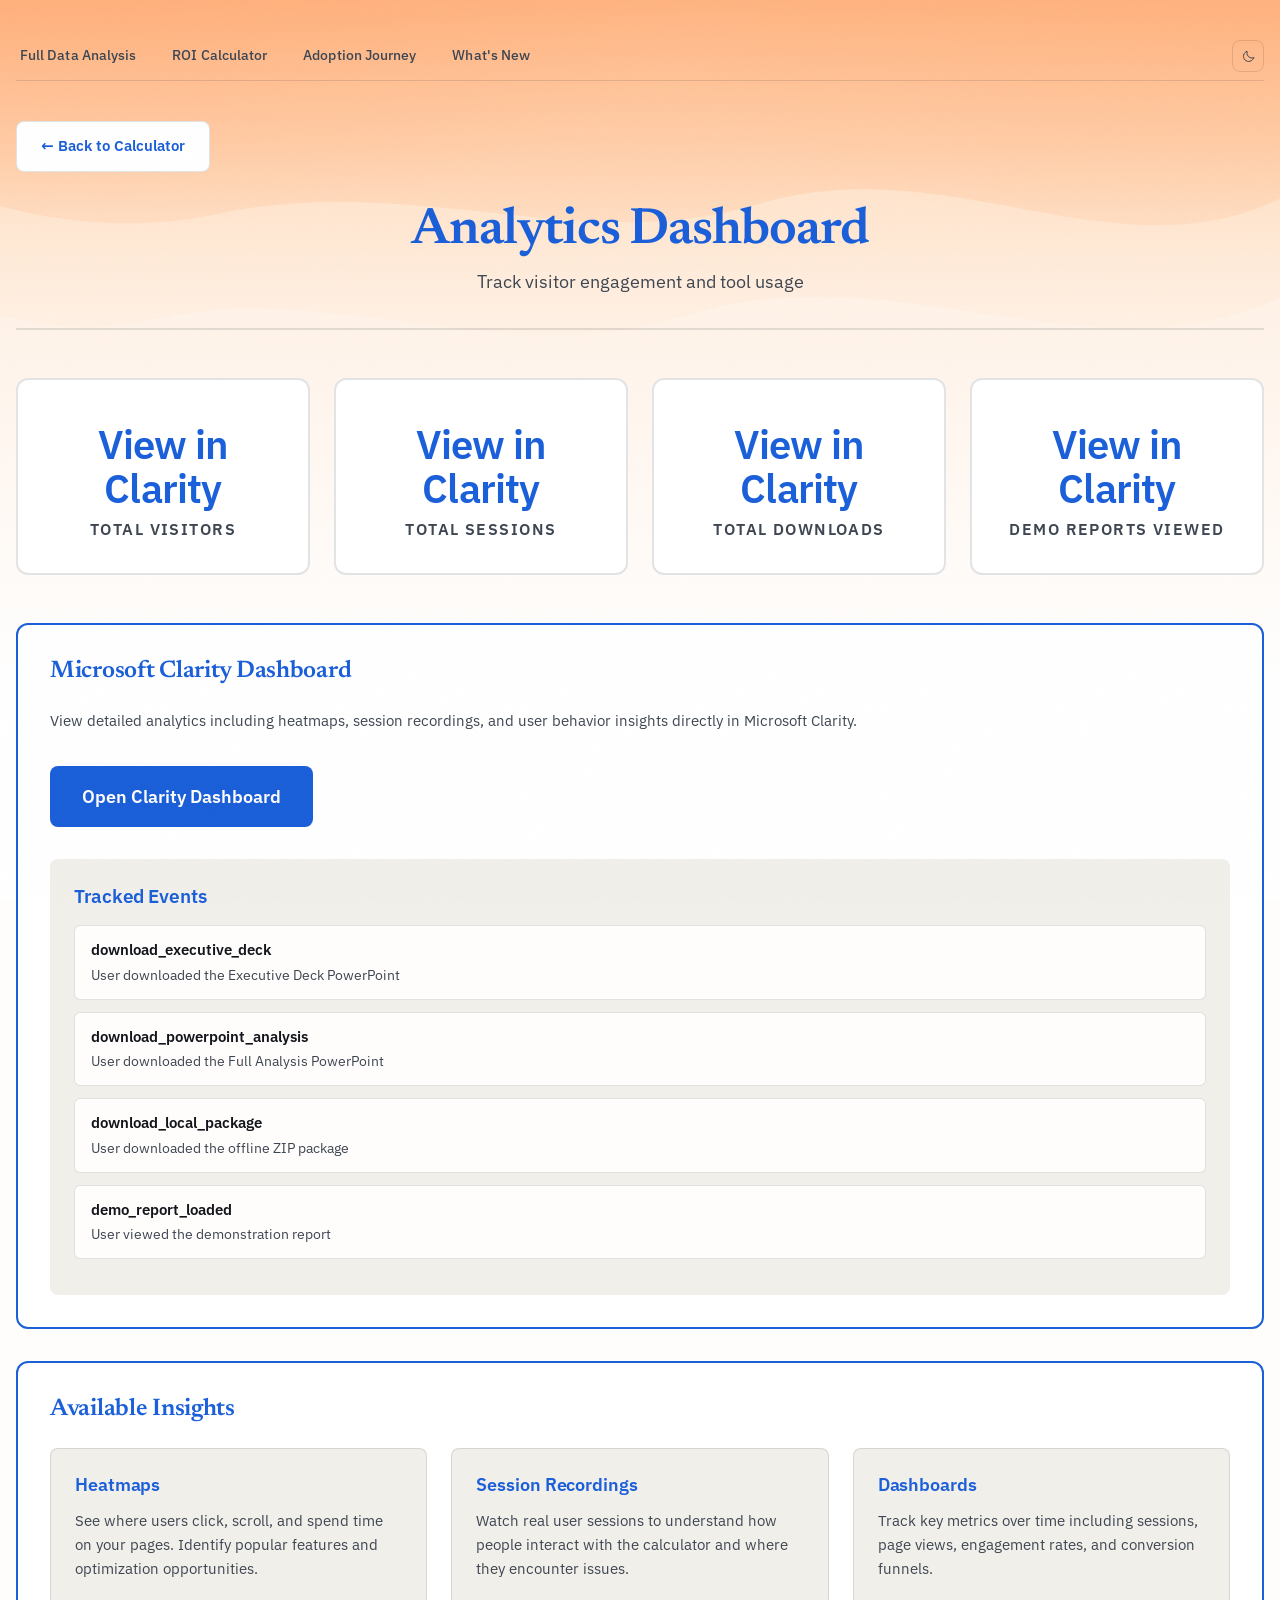
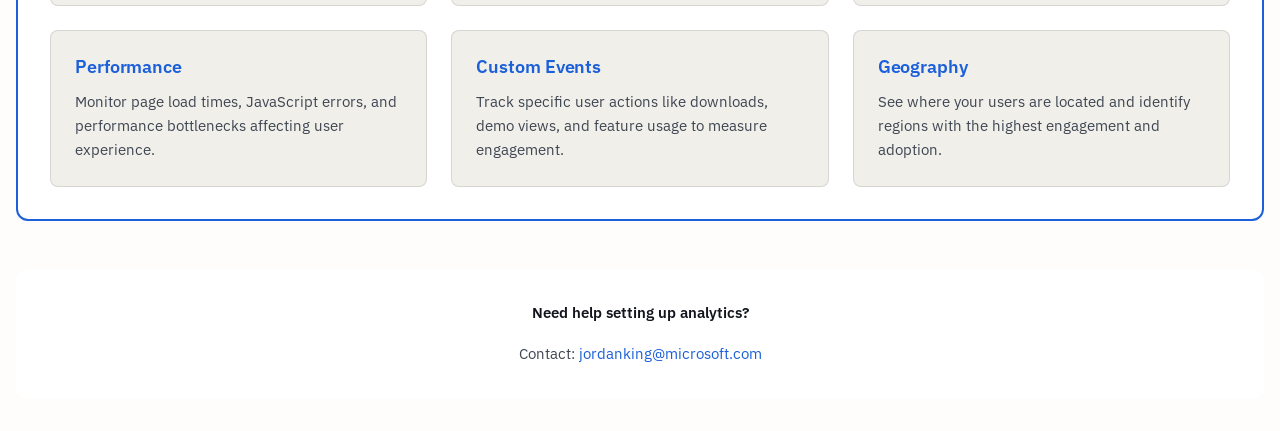
==== commit 64e913d1: "fix: real-export compatibility, loading feedback, and review fixes Real-world Viva Insights export f" ====
--- a/analytics.html
+++ b/analytics.html
@@ -5,7 +5,7 @@
     <meta name="viewport" content="width=device-width, initial-scale=1.0">
     <title>Analytics Dashboard - M365 Copilot ROI Calculator</title>
     <script>(function(){try{var t=localStorage.getItem('cri_theme')||'light';document.documentElement.setAttribute('data-theme',t);}catch(e){document.documentElement.setAttribute('data-theme','light');}})();</script>
-    <link rel="stylesheet" href="styles.css?v=45">
+    <link rel="stylesheet" href="styles.css?v=56">
     
     <!-- Microsoft Clarity Analytics -->
     <script type="text/javascript">
@@ -409,7 +409,7 @@
             }
         }, 500);
     </script>
-    <script src="insights-shared.js?v=45"></script>
+    <script src="insights-shared.js?v=56"></script>
     <script>
         (function(){
             const nav = document.getElementById('nav');
--- a/styles.css
+++ b/styles.css
@@ -51,7 +51,10 @@
     /* ── Type ────────────────────────────────────────────────────────────── */
     --font-display: 'Newsreader', Georgia, serif;
     --font-sans: 'IBM Plex Sans', 'Segoe UI', system-ui, sans-serif;
-    --font-mono: 'IBM Plex Mono', 'Cascadia Mono', Consolas, monospace;
+    /* Labels and figures use the sans face with tabular figures — the monospace
+       look is reserved for genuine code and formulas via --font-code. */
+    --font-mono: 'IBM Plex Sans', 'Segoe UI', system-ui, sans-serif;
+    --font-code: 'IBM Plex Mono', 'Cascadia Mono', Consolas, monospace;
 
     /* ── Geometry ────────────────────────────────────────────────────────── */
     --radius: 10px;
@@ -125,9 +128,9 @@
     --rule-strong: rgba(23, 26, 33, 0.22);
 
     /* ── Text ────────────────────────────────────────────────────────────── */
-    --text-primary: #15181E;
-    --text-secondary: #525964;
-    --text-tertiary: #838A95;
+    --text-primary: #12151B;
+    --text-secondary: #3E4652;
+    --text-tertiary: #5C6673;
 
     /* ── The single interaction accent ───────────────────────────────────── */
     --accent: #1B5FD9;
@@ -221,7 +224,8 @@
 :root[data-theme="light"] .segmented button.active,
 :root[data-theme="light"] .time-toggle-btn.active {
     background: #FFFFFF;
-    box-shadow: 0 1px 2px var(--shadow), inset 0 0 0 1px var(--rule);
+    border-color: var(--accent);
+    box-shadow: 0 1px 2px var(--shadow);
 }
 
 /* Select chevron is a data-URI, so its ink can't be a var(). */
@@ -386,7 +390,7 @@
 }
 
 code {
-    font-family: var(--font-mono);
+    font-family: var(--font-code);
     font-size: 0.875em;
 }
 
@@ -400,16 +404,16 @@
     font-weight: 400;
 }
 
-/* Eyebrow: the small uppercase mono label that sits above a figure. */
+/* Eyebrow: the small uppercase label that sits above a figure. */
 .eyebrow,
 .metric-label {
-    font-family: var(--font-mono);
+    font-family: var(--font-sans);
     font-weight: 600;
-    font-size: 0.6875rem;
+    font-size: 0.75rem;
     line-height: 1.4;
     text-transform: uppercase;
-    letter-spacing: 0.14em;
-    color: var(--text-tertiary);
+    letter-spacing: 0.09em;
+    color: var(--text-secondary);
 }
 
 /* ── Numerals ────────────────────────────────────────────────────────────── */
@@ -480,10 +484,10 @@
     align-items: center;
     gap: 0.5rem;
     padding: 0.5rem 0.875rem;
-    background: transparent;
-    border: 1px solid var(--rule);
+    background: var(--ink-700);
+    border: 1px solid var(--rule-strong);
     border-radius: var(--radius-sm);
-    color: var(--text-secondary);
+    color: var(--text-primary);
     cursor: pointer;
     font-family: var(--font-sans);
     font-size: 0.8125rem;
@@ -578,14 +582,26 @@
 
 .nav-btn-active {
     color: var(--text-primary);
-    background: none;
+    font-weight: 600;
+    background: var(--accent-soft);
     box-shadow: none;
     border-bottom-color: var(--accent);
+    border-bottom-width: 3px;
+    padding-left: 0.75rem;
+    padding-right: 0.75rem;
+    border-radius: 6px 6px 0 0;
+}
+
+/* .nav-text carries its own weight, so the active state has to win on the span too. */
+.nav-btn-active .nav-text {
+    font-weight: 600;
+    color: var(--text-primary);
 }
 
 .nav-btn-active:hover {
     transform: none;
     box-shadow: none;
+    background: var(--accent-soft);
     border-bottom-color: var(--accent);
 }
 
@@ -630,7 +646,7 @@
     -webkit-appearance: none;
     padding: 0.4375rem 0.875rem;
     background: transparent;
-    border: none;
+    border: 1px solid transparent;
     border-radius: 6px;
     font-family: var(--font-sans);
     font-size: 0.8125rem;
@@ -655,6 +671,7 @@
     background: var(--ink-500);
     color: var(--text-primary);
     font-weight: 600;
+    border-color: var(--accent);
     box-shadow: inset 0 0 0 1px var(--rule);
 }
 
@@ -740,7 +757,35 @@
 
 .roi-table-container {
     padding: 1.75rem 2rem 2rem;
-    overflow: visible;
+    overflow-x: auto;
+}
+
+/* Wide result tables scroll inside their panel rather than running off the page.
+   Tooltips are portalled to <body>, so clipping the panel is safe. */
+.leaderboard-container {
+    overflow-x: auto;
+}
+
+.sortable-table {
+    font-size: 0.8125rem;
+}
+
+/* Nine columns only fit if the headers are allowed to wrap. */
+.sortable-table th {
+    white-space: normal;
+    padding: 0.625rem 0.5rem;
+}
+
+.sortable-table td {
+    padding: 0.625rem 0.5rem;
+}
+
+#teamsTable th:first-child,
+#teamsTable td:first-child {
+    white-space: normal;
+    min-width: 7rem;
+    max-width: 14rem;
+    word-break: break-word;
 }
 
 .roi-table-container h2,
@@ -753,6 +798,19 @@
 
 .leaderboard-container {
     padding: 1.75rem 2rem 2rem;
+}
+
+/* Top-level section headings on long narrative pages (Adoption Journey).
+   Sized to actually announce a new section rather than read as a sub-label. */
+.page-section-title {
+    font-family: var(--font-display);
+    font-size: clamp(1.75rem, 2.6vw, 2.4rem);
+    font-weight: 600;
+    line-height: 1.18;
+    letter-spacing: -0.02em;
+    color: var(--text-primary);
+    text-align: center;
+    margin: 3.5rem 0 1rem;
 }
 
 /* ── Step cards ──────────────────────────────────────────────────────────── */
@@ -1104,17 +1162,33 @@
     margin-bottom: 0.4rem;
 }
 
-.cri-math-formula {
-    display: block;
-    font-family: var(--font-mono);
+.cri-math-list {
+    list-style: none;
+    margin: 0;
+    padding: 0;
+}
+
+.cri-math-item {
+    position: relative;
+    padding-left: 1.1rem;
+    margin: 0 0 0.3rem;
+    font-family: var(--font-sans);
     font-variant-numeric: tabular-nums;
     font-size: 0.8125rem;
-    line-height: 1.6;
-    color: var(--text-primary);
-    background: transparent;
-    padding: 0;
-    white-space: pre-wrap;
+    line-height: 1.55;
+    color: var(--text-primary);
     word-break: break-word;
+}
+
+.cri-math-item:last-child {
+    margin-bottom: 0;
+}
+
+.cri-math-item::before {
+    content: "\2022";
+    position: absolute;
+    left: 0.15rem;
+    color: var(--accent);
 }
 
 .cri-math-note {
@@ -1197,6 +1271,26 @@
     background: rgba(255, 255, 255, 0.022);
 }
 
+/* ── Cohort row tints ─────────────────────────────────────────────────────
+   A low-alpha wash keyed to each Usage Threshold tier, fading out to the
+   right so the numbers stay on a clean field. Painted as background-image so
+   the row-hover background-color still reads on top. */
+.cohort-row {
+    background-repeat: no-repeat;
+}
+
+.cohort-row--power    { background-image: linear-gradient(90deg, rgba(70, 183, 127, 0.16), rgba(70, 183, 127, 0) 72%); }
+.cohort-row--habitual { background-image: linear-gradient(90deg, rgba(56, 189, 208, 0.15), rgba(56, 189, 208, 0) 72%); }
+.cohort-row--novice   { background-image: linear-gradient(90deg, rgba(76, 141, 255, 0.14), rgba(76, 141, 255, 0) 72%); }
+.cohort-row--low      { background-image: linear-gradient(90deg, rgba(224, 164, 68, 0.15), rgba(224, 164, 68, 0) 72%); }
+.cohort-row--non      { background-image: linear-gradient(90deg, rgba(210, 104, 95, 0.14), rgba(210, 104, 95, 0) 72%); }
+
+:root[data-theme="light"] .cohort-row--power    { background-image: linear-gradient(90deg, rgba(31, 138, 90, 0.11), rgba(31, 138, 90, 0) 72%); }
+:root[data-theme="light"] .cohort-row--habitual { background-image: linear-gradient(90deg, rgba(20, 138, 156, 0.10), rgba(20, 138, 156, 0) 72%); }
+:root[data-theme="light"] .cohort-row--novice   { background-image: linear-gradient(90deg, rgba(27, 95, 217, 0.09), rgba(27, 95, 217, 0) 72%); }
+:root[data-theme="light"] .cohort-row--low      { background-image: linear-gradient(90deg, rgba(176, 116, 20, 0.11), rgba(176, 116, 20, 0) 72%); }
+:root[data-theme="light"] .cohort-row--non      { background-image: linear-gradient(90deg, rgba(178, 61, 52, 0.09), rgba(178, 61, 52, 0) 72%); }
+
 .highlight-row {
     background: var(--accent-soft);
     font-weight: 600;
@@ -1734,3 +1828,207 @@
         min-width: unset;
     }
 }
+
+/* Light mode: header controls sit on the warm gradient, so they need a solid
+   chip and a real edge to stay legible. */
+:root[data-theme="light"] .action-btn {
+    background: #FFFFFF;
+    border-color: rgba(23, 26, 33, 0.26);
+    color: var(--text-primary);
+    font-weight: 600;
+    box-shadow: 0 1px 2px rgba(23, 26, 33, 0.10);
+}
+
+:root[data-theme="light"] .action-btn:hover {
+    background: #FFFFFF;
+    border-color: var(--accent);
+    color: var(--accent);
+    box-shadow: 0 2px 6px rgba(23, 26, 33, 0.14);
+}
+
+:root[data-theme="light"] .nav-btn {
+    color: #3E4652;
+    font-weight: 500;
+}
+
+:root[data-theme="light"] .nav-btn:hover {
+    color: var(--text-primary);
+}
+
+:root[data-theme="light"] .nav-btn-active {
+    color: var(--text-primary);
+    font-weight: 600;
+    background: var(--accent-soft);
+}
+
+:root[data-theme="light"] .nav-btn-active .nav-text {
+    font-weight: 600;
+    color: var(--text-primary);
+}
+
+:root[data-theme="light"] .subtitle {
+    color: #3E4652;
+}
+
+/* ==========================================================================
+   LIGHT MODE — INTERACTIVE CHIP
+   Anything you can click or type into gets the same treatment: a solid white
+   chip with a real edge and a hairline shadow, so controls read as raised
+   against the warm canvas instead of dissolving into it.
+   ========================================================================== */
+
+:root[data-theme="light"] .config-item input,
+:root[data-theme="light"] .config-item select,
+:root[data-theme="light"] input[type="text"],
+:root[data-theme="light"] input[type="number"],
+:root[data-theme="light"] select,
+:root[data-theme="light"] textarea,
+:root[data-theme="light"] .segmented,
+:root[data-theme="light"] .upload-area,
+:root[data-theme="light"] details.collapsible-section,
+:root[data-theme="light"] .btn-secondary {
+    background-color: #FFFFFF;
+    border-color: rgba(23, 26, 33, 0.26);
+    color: var(--text-primary);
+    box-shadow: 0 1px 2px rgba(23, 26, 33, 0.10);
+}
+
+:root[data-theme="light"] .config-item input:hover,
+:root[data-theme="light"] .config-item select:hover,
+:root[data-theme="light"] input[type="text"]:hover,
+:root[data-theme="light"] input[type="number"]:hover,
+:root[data-theme="light"] select:hover,
+:root[data-theme="light"] .btn-secondary:hover {
+    border-color: rgba(23, 26, 33, 0.40);
+    box-shadow: 0 2px 6px rgba(23, 26, 33, 0.13);
+}
+
+:root[data-theme="light"] .config-item input:focus,
+:root[data-theme="light"] .config-item select:focus,
+:root[data-theme="light"] input[type="text"]:focus,
+:root[data-theme="light"] input[type="number"]:focus,
+:root[data-theme="light"] select:focus,
+:root[data-theme="light"] textarea:focus {
+    border-color: var(--accent);
+    box-shadow: 0 0 0 3px var(--accent-soft), 0 1px 2px rgba(23, 26, 33, 0.10);
+    outline: none;
+}
+
+/* The dashed drop target still reads as a target, just on a white chip. */
+:root[data-theme="light"] .upload-area {
+    border-style: dashed;
+    border-color: rgba(23, 26, 33, 0.30);
+}
+
+:root[data-theme="light"] .upload-area:hover,
+:root[data-theme="light"] .upload-area.dragover {
+    border-color: var(--accent);
+    background-color: #FFFFFF;
+    box-shadow: 0 2px 10px rgba(23, 26, 33, 0.14);
+}
+
+/* Collapsible headers are clickable, so the whole chip lifts on hover. */
+:root[data-theme="light"] details.collapsible-section:hover {
+    border-color: rgba(23, 26, 33, 0.34);
+    box-shadow: 0 2px 6px rgba(23, 26, 33, 0.13);
+}
+
+/* Segmented track stays recessed; the selected chip is the white one. */
+:root[data-theme="light"] .segmented {
+    background-color: #F1EFEA;
+    box-shadow: inset 0 1px 2px rgba(23, 26, 33, 0.06);
+}
+
+/* Range slider: white thumb with a real edge so it reads as grabbable. */
+:root[data-theme="light"] input[type="range"] {
+    accent-color: var(--accent);
+}
+
+:root[data-theme="light"] input[type="range"]::-webkit-slider-thumb {
+    background: #FFFFFF;
+    border: 1px solid rgba(23, 26, 33, 0.34);
+    box-shadow: 0 1px 3px rgba(23, 26, 33, 0.22);
+}
+
+:root[data-theme="light"] .toggle-slider {
+    background-color: #E7E4DD;
+    border: 1px solid rgba(23, 26, 33, 0.20);
+}
+
+:root[data-theme="light"] .toggle-slider:before {
+    background-color: #FFFFFF;
+    box-shadow: 0 1px 3px rgba(23, 26, 33, 0.24);
+}
+
+/* Tooltip copy always renders as bullets so it can be scanned, not read. */
+.tip-text .tip-list {
+    margin: 0;
+    padding-left: 1.05rem;
+    list-style: disc;
+    text-align: left;
+}
+
+.tip-text .tip-list li {
+    margin: 0 0 0.35rem;
+    padding: 0;
+    line-height: 1.45;
+}
+
+.tip-text .tip-list li:last-child {
+    margin-bottom: 0;
+}
+
+/* Benchmark mode adds a delta chip to several columns, which pushes the ROI
+   column past the edge. Reclaim the width from the sparkline and the padding. */
+.insights-host table.bench-on {
+    table-layout: auto;
+    width: 100%;
+}
+
+.insights-host table.bench-on th,
+.insights-host table.bench-on td {
+    padding-left: 0.4rem;
+    padding-right: 0.4rem;
+}
+
+.insights-host table.bench-on th:last-child,
+.insights-host table.bench-on td:last-child {
+    padding-right: 0.85rem;
+    white-space: nowrap;
+}
+
+.insights-host table.bench-on .js-spark,
+.insights-host table.bench-on .spark-cell {
+    width: 84px;
+    max-width: 84px;
+}
+
+.insights-host table.bench-on .spark-cell svg {
+    width: 84px;
+    height: auto;
+}
+
+/* Tooltips are injected inside label rows that set white-space:nowrap, so the
+   bubble inherits it and its text runs past the edge. Force wrapping here. */
+.info-tip .tip-text,
+.info-tip .tip-text * {
+    white-space: normal !important;
+    overflow-wrap: anywhere;
+    word-break: normal;
+    text-overflow: clip;
+}
+
+.info-tip .tip-text {
+    width: max-content;
+    max-width: 300px;
+    box-sizing: border-box;
+}
+
+/* Parse overlay: painted before the blocking CSV parse so the page never looks frozen. */
+#parseLoadingOverlay {
+    background: rgba(10, 12, 16, 0.93);
+}
+
+:root[data-theme="light"] #parseLoadingOverlay {
+    background: rgba(255, 253, 251, 0.94);
+}
